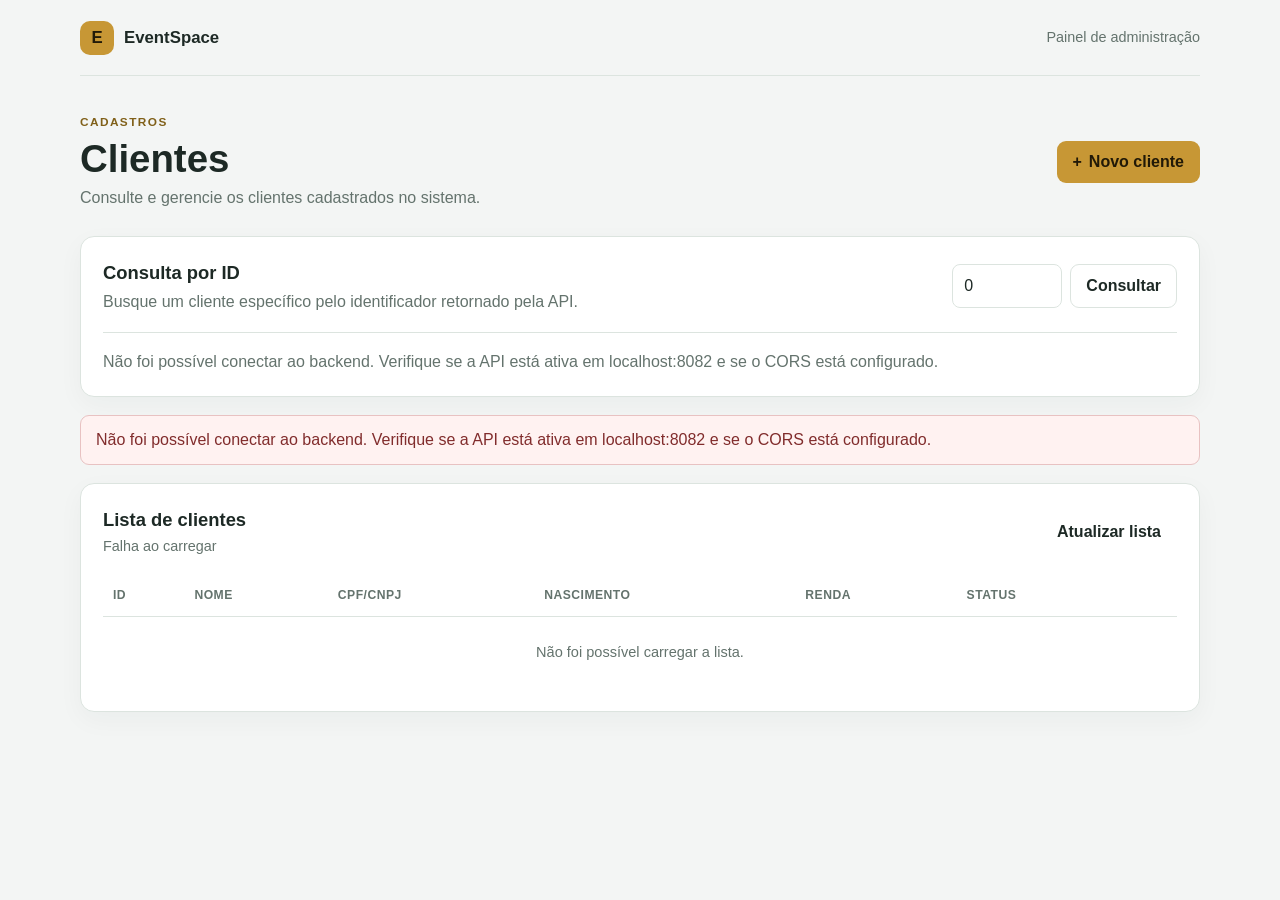
==== frontend_backend_demo/cliente.html @ 091c9da7 "feat: adiciona frontend e painel do EventSpace Cria telas de login, painel principal e módulos de us" ====
<!DOCTYPE html>
<html lang="pt-BR">
<head>
  <!-- Define a codificação e adapta a largura da tela para celulares e tablets. -->
  <meta charset="UTF-8">
  <meta name="viewport" content="width=device-width, initial-scale=1">
  <meta name="description" content="Consulta e gerenciamento de clientes do EventSpace">
  <title>Clientes | EventSpace</title>

  <!-- Os caminhos são relativos à pasta frontend_backend_demo. -->
  <link rel="stylesheet" href="css/cliente.css">
  <script src="js/cliente.js" defer></script>
</head>
<body>
  <main class="page">
    <!-- Cabeçalho simples para identificar a aplicação e a tela atual. -->
    <header class="page-header">
      <a class="brand" href="menu.html" aria-label="EventSpace, voltar ao painel">
        <span class="brand__symbol" aria-hidden="true">E</span>
        <span>EventSpace</span>
      </a>
      <span class="header-label">Painel de administração</span>
    </header>

    <!-- Apresentação da área e ação de cadastro. -->
    <section class="intro" aria-labelledby="page-title">
      <div>
        <p class="eyebrow">CADASTROS</p>
        <h1 id="page-title">Clientes</h1>
        <p class="intro__description">Consulte e gerencie os clientes cadastrados no sistema.</p>
      </div>
      <button class="button button--primary" id="new-client-button" type="button">
        <span aria-hidden="true">+</span> Novo cliente
      </button>
    </section>

    <!-- Permite testar a rota GET /Cliente/{id}; a primeira consulta usa o ID 0. -->
    <section class="lookup-panel" aria-labelledby="lookup-heading">
      <div class="section-heading">
        <div>
          <h2 id="lookup-heading">Consulta por ID</h2>
          <p>Busque um cliente específico pelo identificador retornado pela API.</p>
        </div>
        <form class="lookup-form" id="lookup-form">
          <label class="visually-hidden" for="lookup-id">ID do cliente</label>
          <input id="lookup-id" type="number" min="0" step="1" value="0" required>
          <button class="button button--secondary" type="submit">Consultar</button>
        </form>
      </div>
      <div class="client-details" id="client-details" role="status" aria-live="polite">
        <p class="empty-state">Consultando cliente de ID 0...</p>
      </div>
    </section>

    <!-- A mensagem é atualizada pelo JavaScript sem recarregar a página. -->
    <div class="feedback" id="feedback" role="status" aria-live="polite" hidden></div>

    <!-- A tabela usa GET /Cliente e concentra as ações de edição e status. -->
    <section class="clients-panel" aria-labelledby="list-heading">
      <div class="list-header">
        <div>
          <h2 id="list-heading">Lista de clientes</h2>
          <p id="clients-count">Aguardando carregamento</p>
        </div>
        <button class="button button--text" id="reload-button" type="button">Atualizar lista</button>
      </div>

      <div class="table-scroll">
        <table>
          <thead>
            <tr>
              <th scope="col">ID</th>
              <th scope="col">Nome</th>
              <th scope="col">CPF/CNPJ</th>
              <th scope="col">Nascimento</th>
              <th scope="col">Renda</th>
              <th scope="col">Status</th>
              <th scope="col"><span class="visually-hidden">Ações</span></th>
            </tr>
          </thead>
          <tbody id="clients-table">
            <tr>
              <td class="table-message" colspan="7">Carregando clientes...</td>
            </tr>
          </tbody>
        </table>
      </div>
    </section>
  </main>

  <!-- O mesmo formulário é preenchido para cadastrar ou atualizar um cliente. -->
  <dialog class="client-dialog" id="client-dialog" aria-labelledby="dialog-title">
    <form id="client-form">
      <div class="dialog-header">
        <div>
          <p class="eyebrow">DADOS DO CLIENTE</p>
          <h2 id="dialog-title">Novo cliente</h2>
        </div>
        <button class="close-button" id="close-dialog" type="button" aria-label="Fechar formulário">×</button>
      </div>

      <!-- O ID fica oculto e só é preenchido quando o cliente está sendo editado. -->
      <input id="client-id" type="hidden">

      <label class="form-field" for="client-name">
        <span>Nome</span>
        <input id="client-name" name="nome" type="text" maxlength="150" autocomplete="name" required>
      </label>

      <div class="form-row">
        <label class="form-field" for="client-document">
          <span>CPF/CNPJ</span>
          <input id="client-document" name="cpfCnpj" type="text" maxlength="20"
                 autocomplete="off" required>
        </label>
        <label class="form-field" for="client-birth-date">
          <span>Data de nascimento</span>
          <input id="client-birth-date" name="dataNascimento" type="text"
                 maxlength="10" placeholder="DD/MM/AAAA" required>
        </label>
      </div>

      <label class="form-field" for="client-income">
        <span>Renda</span>
        <input id="client-income" name="renda" type="number" min="0" step="0.01" required>
      </label>

      <p class="form-note">A API recebe os campos nome, cpfCnpj, dataNascimento e renda.</p>

      <div class="dialog-actions">
        <button class="button button--text" id="cancel-dialog" type="button">Cancelar</button>
        <button class="button button--primary" id="save-client-button" type="submit">Salvar cliente</button>
      </div>
    </form>
  </dialog>
</body>
</html>
---- frontend_backend_demo/css/cliente.css ----
/* Variáveis deixam a paleta e os espaçamentos fáceis de ajustar em um só lugar. */
:root {
  color-scheme: light;
  --page-bg: #f3f5f4;
  --surface: #ffffff;
  --ink: #1d2925;
  --muted: #64736d;
  --line: #dce4df;
  --brand: #c79735;
  --brand-dark: #806019;
  --danger: #a43838;
  --success: #23734c;
  --focus: #2563eb;
  --radius: 14px;
  font-family: Inter, "Segoe UI", Arial, sans-serif;
}

/* Faz o tamanho total dos elementos incluir bordas e espaçamentos. */
*,
*::before,
*::after {
  box-sizing: border-box;
}

body {
  min-width: 320px;
  min-height: 100vh;
  margin: 0;
  background: var(--page-bg);
  color: var(--ink);
  line-height: 1.5;
}

button,
input {
  font: inherit;
}

button {
  cursor: pointer;
}

button:focus-visible,
input:focus-visible,
a:focus-visible {
  outline: 3px solid var(--focus);
  outline-offset: 2px;
}

.page {
  width: min(1120px, calc(100% - 40px));
  margin: 0 auto;
  padding-bottom: 56px;
}

/* O cabeçalho mantém a marca visível sem ocupar muito espaço. */
.page-header {
  display: flex;
  min-height: 76px;
  align-items: center;
  justify-content: space-between;
  border-bottom: 1px solid var(--line);
}

.brand {
  display: inline-flex;
  align-items: center;
  gap: 10px;
  color: var(--ink);
  font-size: 1.05rem;
  font-weight: 750;
  text-decoration: none;
}

.brand__symbol {
  display: grid;
  width: 34px;
  height: 34px;
  place-items: center;
  border-radius: 10px;
  background: var(--brand);
  color: #221a08;
}

.header-label {
  color: var(--muted);
  font-size: 0.9rem;
}

.intro {
  display: flex;
  align-items: center;
  justify-content: space-between;
  gap: 24px;
  padding: 38px 0 26px;
}

.eyebrow {
  margin: 0 0 5px;
  color: var(--brand-dark);
  font-size: 0.74rem;
  font-weight: 800;
  letter-spacing: 0.12em;
}

h1,
h2,
p {
  margin-top: 0;
}

h1 {
  margin-bottom: 5px;
  font-size: clamp(1.8rem, 4vw, 2.4rem);
  line-height: 1.15;
}

h2 {
  margin-bottom: 3px;
  font-size: 1.15rem;
}

.intro__description,
.section-heading p,
.list-header p {
  margin-bottom: 0;
  color: var(--muted);
}

/* Estilo comum para os botões, com variantes para ações principais e secundárias. */
.button {
  display: inline-flex;
  min-height: 42px;
  align-items: center;
  justify-content: center;
  gap: 7px;
  padding: 0 15px;
  border: 1px solid transparent;
  border-radius: 9px;
  font-weight: 700;
  transition: background-color 140ms ease, border-color 140ms ease;
}

.button--primary {
  background: var(--brand);
  color: #211907;
}

.button--primary:hover {
  background: #d5aa51;
}

.button--secondary {
  border-color: var(--line);
  background: #fff;
  color: var(--ink);
}

.button--secondary:hover,
.button--text:hover {
  background: #f0f3f1;
}

.button--text {
  border-color: transparent;
  background: transparent;
  color: var(--ink);
}

.lookup-panel,
.clients-panel {
  overflow: hidden;
  border: 1px solid var(--line);
  border-radius: var(--radius);
  background: var(--surface);
  box-shadow: 0 8px 26px rgb(34 49 42 / 4%);
}

.lookup-panel {
  margin-bottom: 18px;
  padding: 22px;
}

.section-heading,
.list-header {
  display: flex;
  align-items: center;
  justify-content: space-between;
  gap: 18px;
}

.lookup-form {
  display: flex;
  gap: 8px;
}

input {
  width: 100%;
  min-height: 42px;
  padding: 9px 11px;
  border: 1px solid var(--line);
  border-radius: 8px;
  background: #fff;
  color: var(--ink);
}

.lookup-form input {
  width: 110px;
}

.client-details {
  margin-top: 18px;
  padding-top: 17px;
  border-top: 1px solid var(--line);
}

.empty-state {
  margin: 0;
  color: var(--muted);
}

.detail-grid {
  display: grid;
  grid-template-columns: repeat(4, minmax(0, 1fr));
  gap: 12px;
  margin: 0;
}

.detail-item {
  min-width: 0;
}

.detail-item dt {
  color: var(--muted);
  font-size: 0.78rem;
}

.detail-item dd {
  overflow-wrap: anywhere;
  margin: 3px 0 0;
  font-weight: 700;
}

.feedback {
  margin: 0 0 18px;
  padding: 12px 15px;
  border: 1px solid var(--line);
  border-radius: 9px;
  background: #fff;
}

.feedback--success {
  border-color: #b7ddc7;
  background: #eff9f2;
  color: #185b39;
}

.feedback--error {
  border-color: #e8c2c2;
  background: #fff2f1;
  color: #812c2c;
}

.clients-panel {
  padding: 22px;
}

.list-header {
  margin-bottom: 16px;
}

.list-header p {
  font-size: 0.9rem;
}

.table-scroll {
  overflow-x: auto;
}

table {
  width: 100%;
  border-collapse: collapse;
  text-align: left;
}

th,
td {
  padding: 12px 10px;
  border-bottom: 1px solid var(--line);
  vertical-align: middle;
}

th {
  color: var(--muted);
  font-size: 0.76rem;
  letter-spacing: 0.04em;
  text-transform: uppercase;
}

td {
  font-size: 0.91rem;
}

tbody tr:last-child td {
  border-bottom: 0;
}

.table-message {
  padding: 25px 10px;
  color: var(--muted);
  text-align: center;
}

.status {
  display: inline-flex;
  padding: 3px 9px;
  border-radius: 999px;
  background: #e8f5ed;
  color: var(--success);
  font-size: 0.78rem;
  font-weight: 750;
}

.status--inactive {
  background: #f1eeee;
  color: #6b5b5b;
}

.row-actions {
  display: flex;
  flex-wrap: wrap;
  gap: 6px;
  white-space: nowrap;
}

.row-action {
  min-height: 34px;
  padding: 0 9px;
  border: 1px solid var(--line);
  border-radius: 7px;
  background: #fff;
  color: var(--ink);
  font-size: 0.82rem;
  font-weight: 650;
}

.row-action:hover {
  background: #f3f5f4;
}

.row-action--delete {
  border-color: #edcccc;
  color: var(--danger);
}

/* Oculta rótulos que são necessários para leitores de tela, mas não visualmente. */
.visually-hidden {
  position: absolute;
  width: 1px;
  height: 1px;
  overflow: hidden;
  clip: rect(0, 0, 0, 0);
  white-space: nowrap;
  clip-path: inset(50%);
}

.client-dialog {
  width: min(560px, calc(100% - 28px));
  max-height: min(90vh, 760px);
  padding: 0;
  border: 0;
  border-radius: 16px;
  box-shadow: 0 24px 80px rgb(0 0 0 / 25%);
}

.client-dialog::backdrop {
  background: rgb(20 30 25 / 55%);
}

.client-dialog form {
  padding: 24px;
}

.dialog-header {
  display: flex;
  align-items: flex-start;
  justify-content: space-between;
  margin-bottom: 20px;
}

.close-button {
  width: 36px;
  height: 36px;
  border: 0;
  border-radius: 8px;
  background: #f1f3f2;
  font-size: 1.5rem;
}

.form-field {
  display: grid;
  gap: 6px;
  margin-bottom: 15px;
  font-size: 0.9rem;
  font-weight: 650;
}

.form-row {
  display: grid;
  grid-template-columns: 1fr 1fr;
  gap: 14px;
}

.form-note {
  margin: 3px 0 20px;
  color: var(--muted);
  font-size: 0.82rem;
}

.dialog-actions {
  display: flex;
  justify-content: flex-end;
  gap: 8px;
}

@media (max-width: 700px) {
  .page {
    width: min(100% - 24px, 1120px);
  }

  .page-header {
    min-height: 64px;
  }

  .intro {
    align-items: flex-start;
    flex-direction: column;
    padding-top: 28px;
  }

  .section-heading,
  .list-header {
    align-items: flex-start;
    flex-direction: column;
  }

  .lookup-form {
    width: 100%;
  }

  .lookup-form input {
    flex: 1;
  }

  .detail-grid {
    grid-template-columns: repeat(2, minmax(0, 1fr));
  }

  .clients-panel,
  .lookup-panel {
    padding: 16px;
  }
}

@media (max-width: 460px) {
  .header-label {
    font-size: 0.75rem;
  }

  .form-row {
    grid-template-columns: 1fr;
    gap: 0;
  }

  .client-dialog form {
    padding: 19px;
  }
}
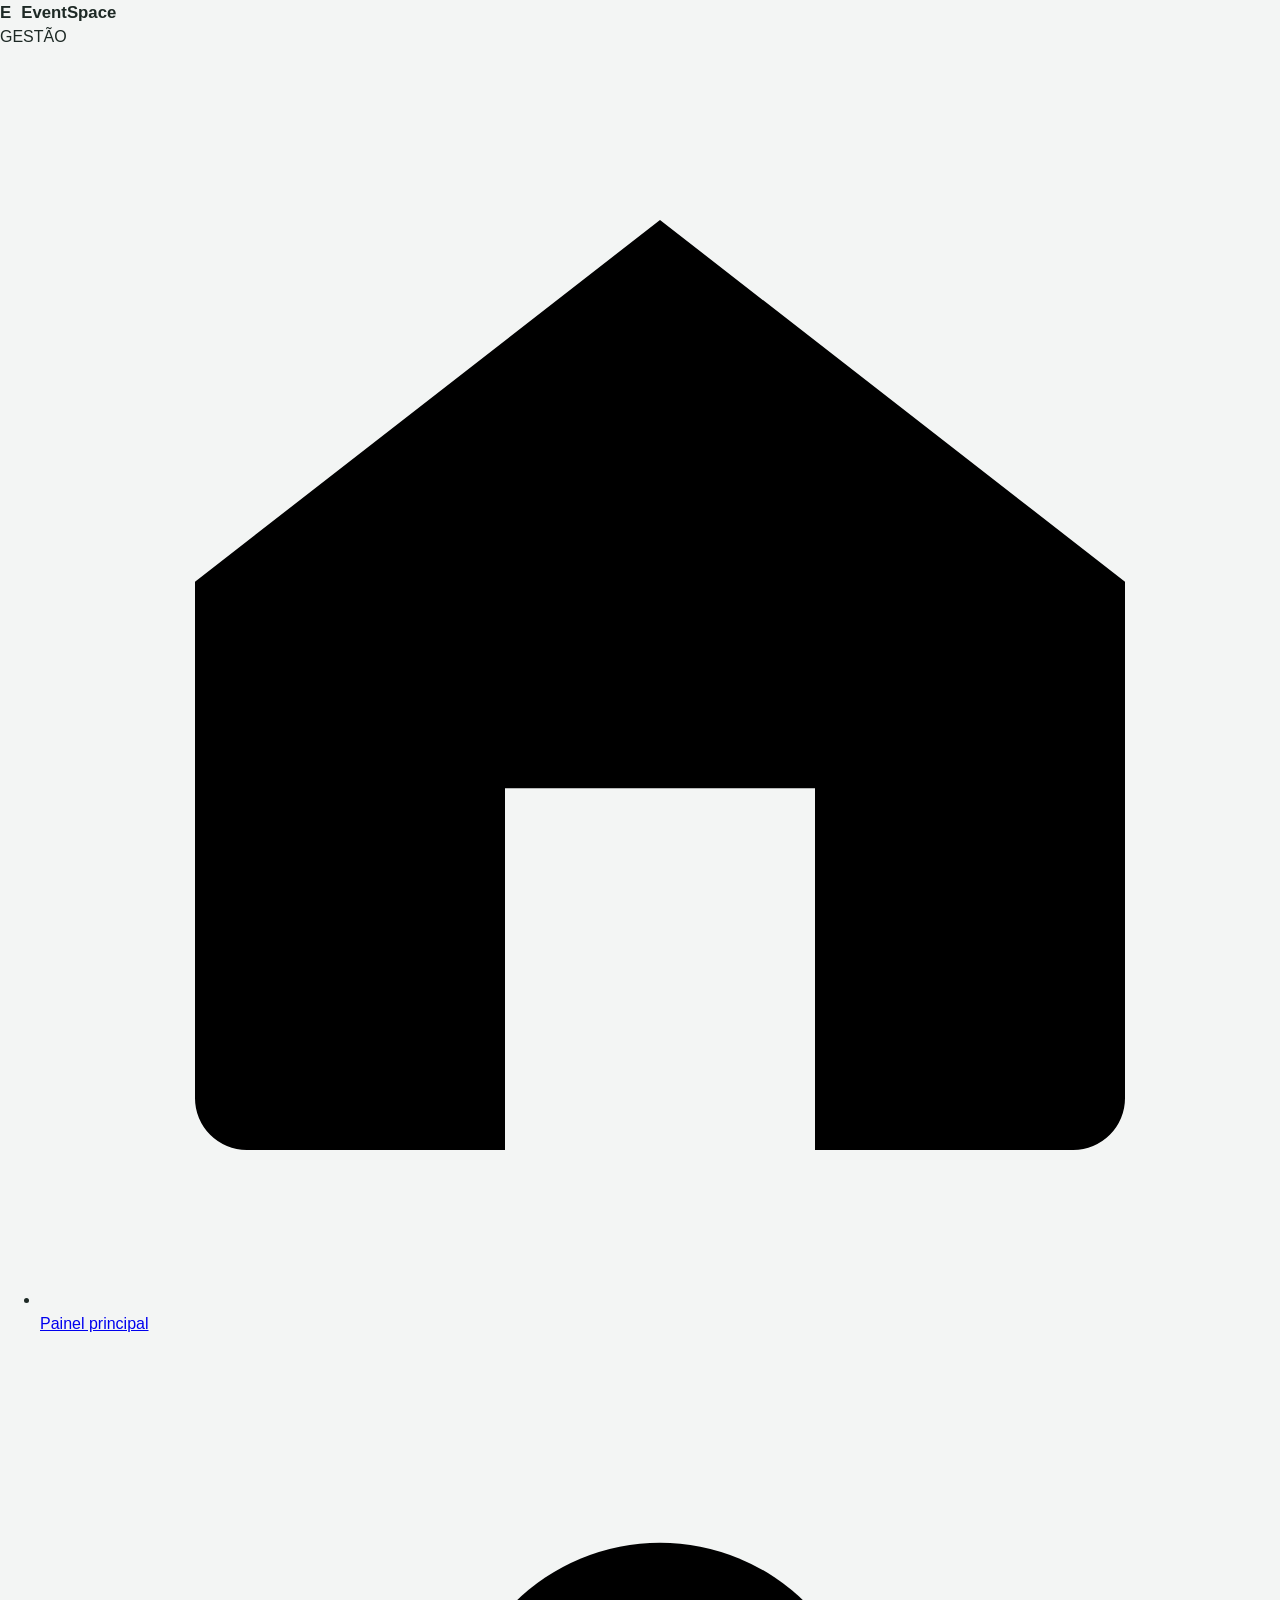
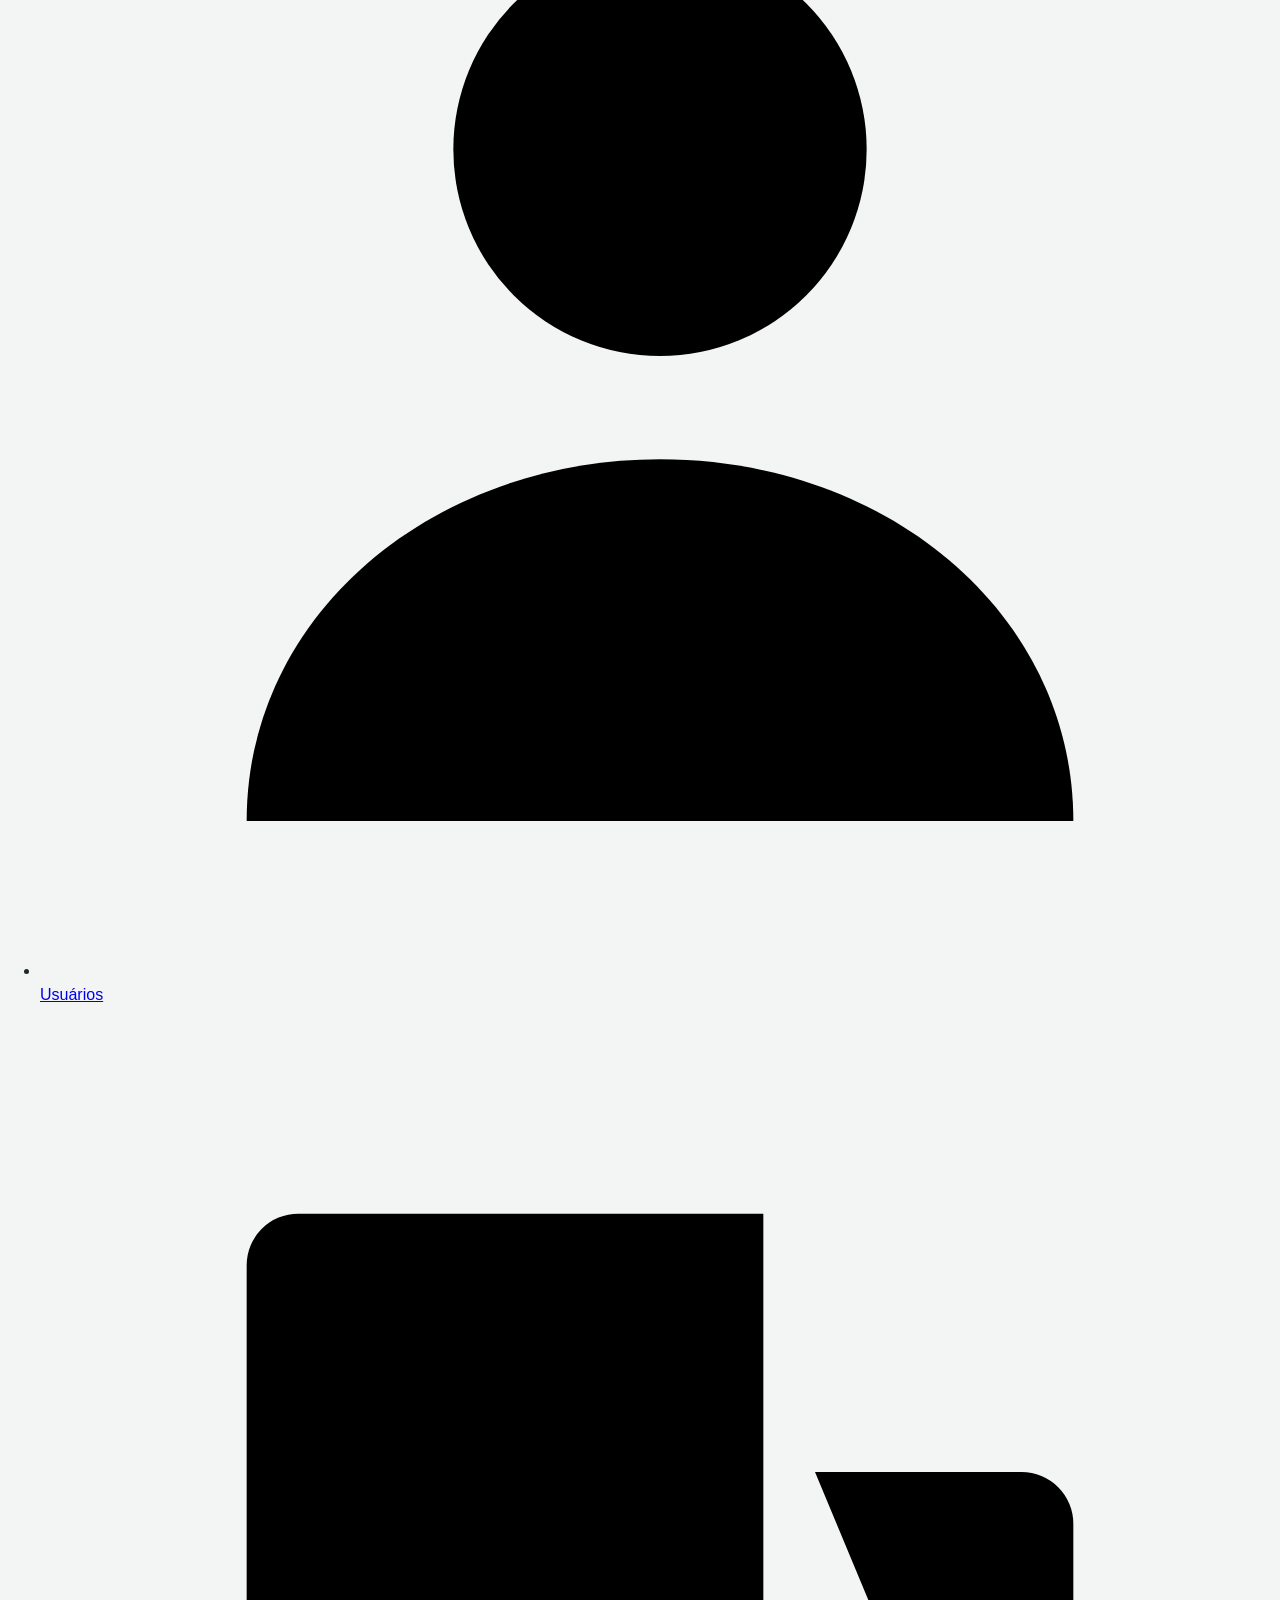
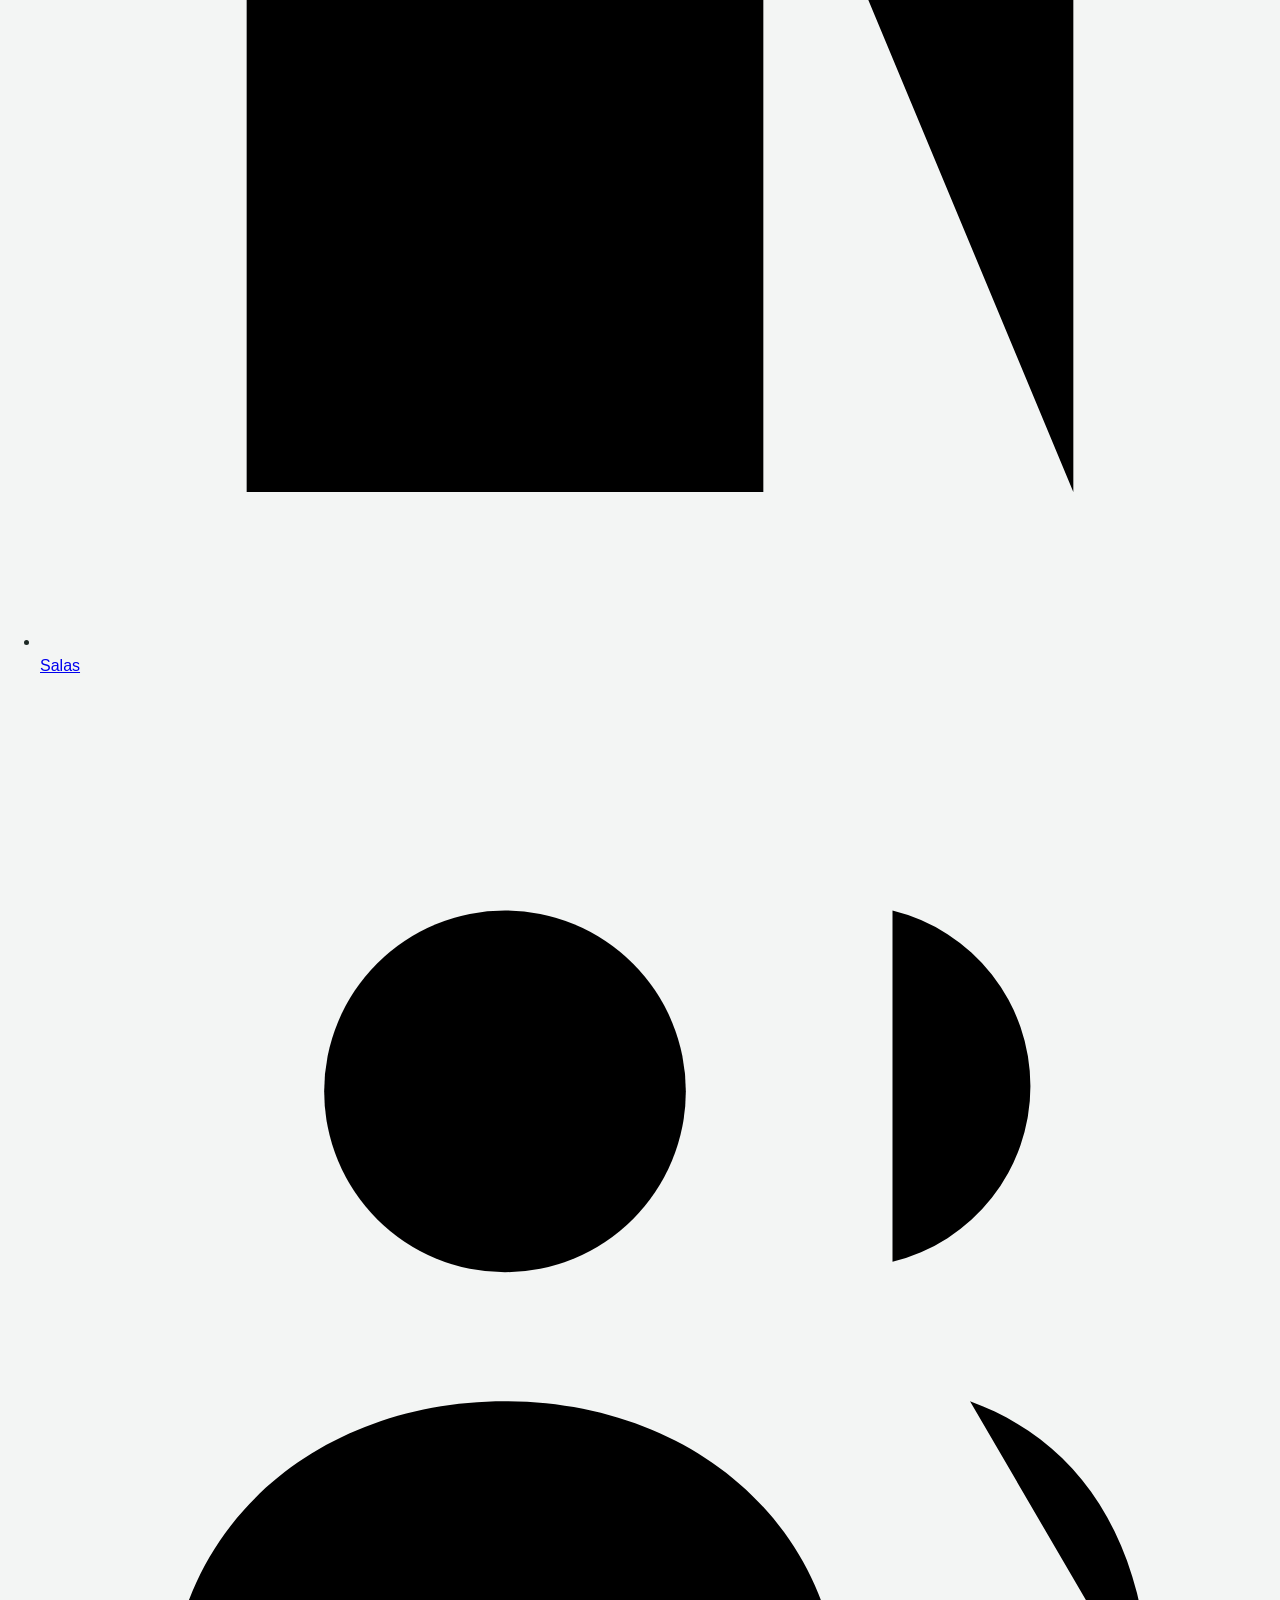
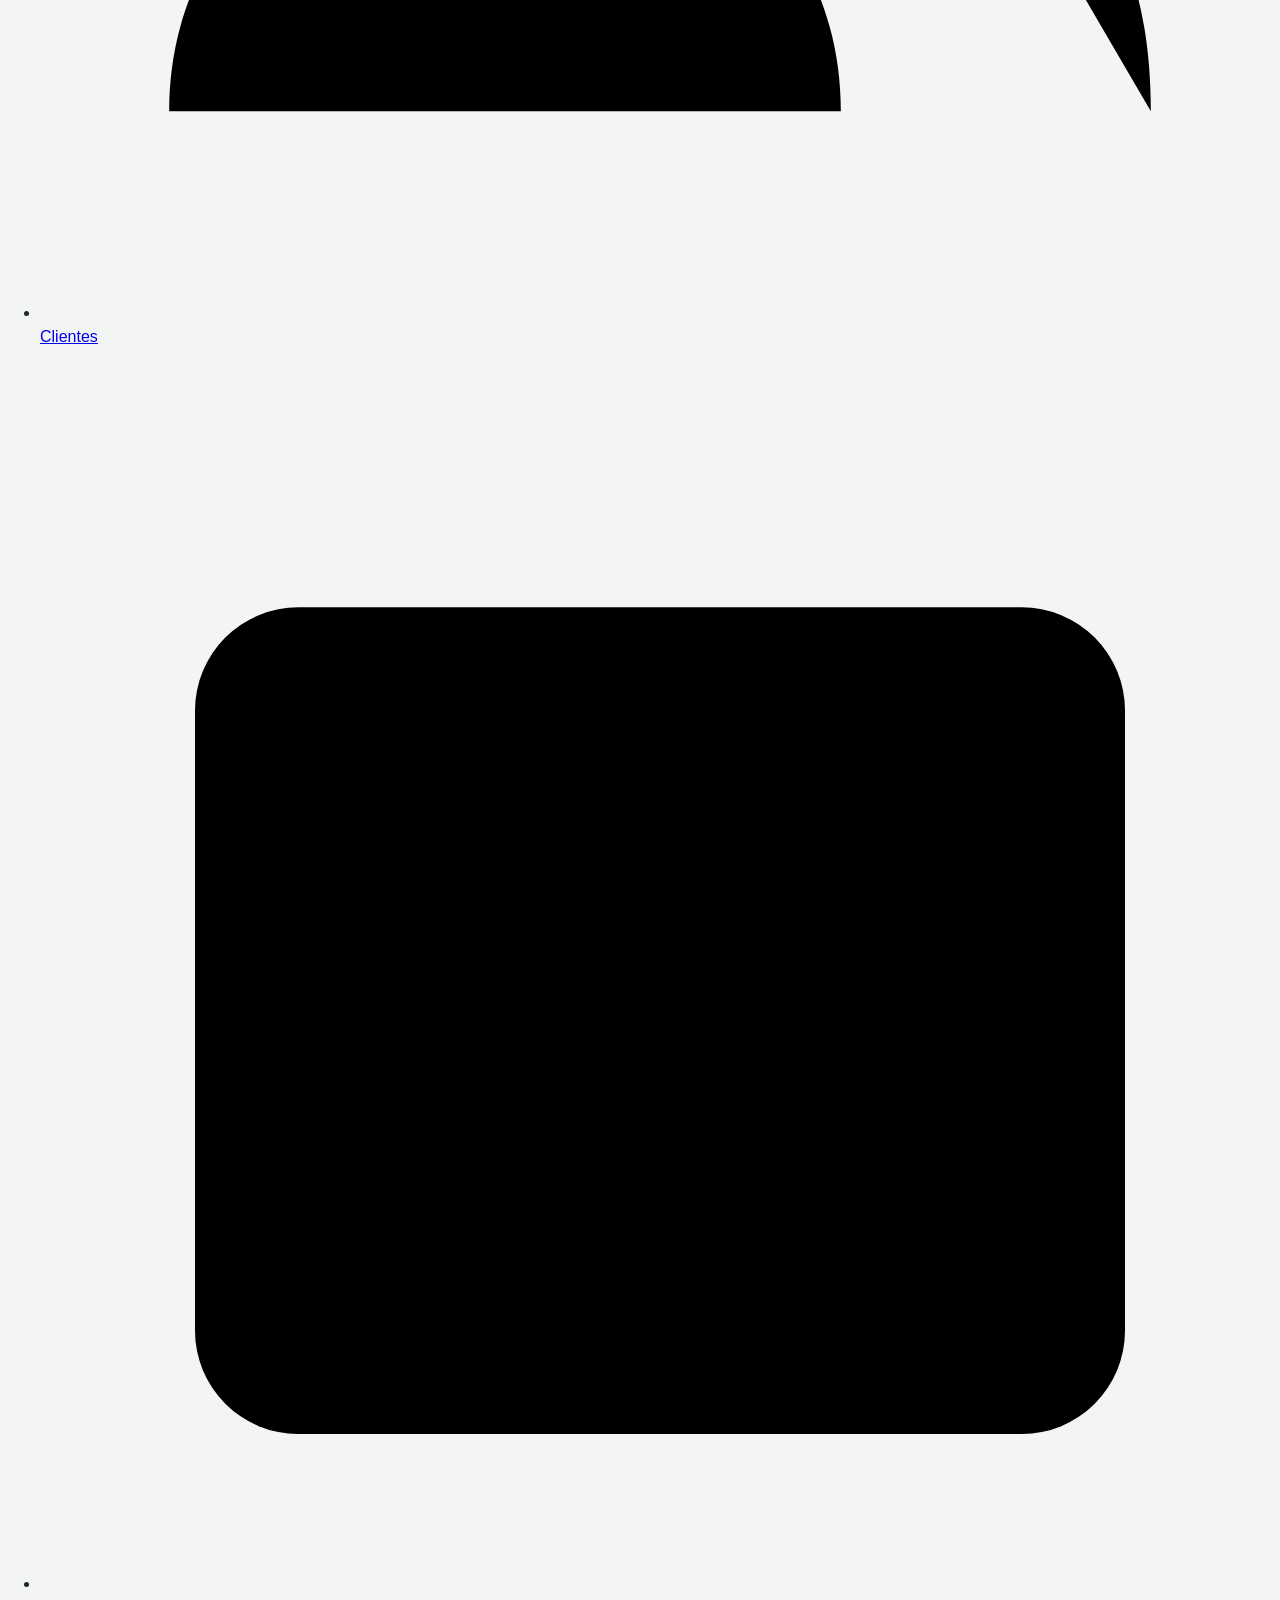
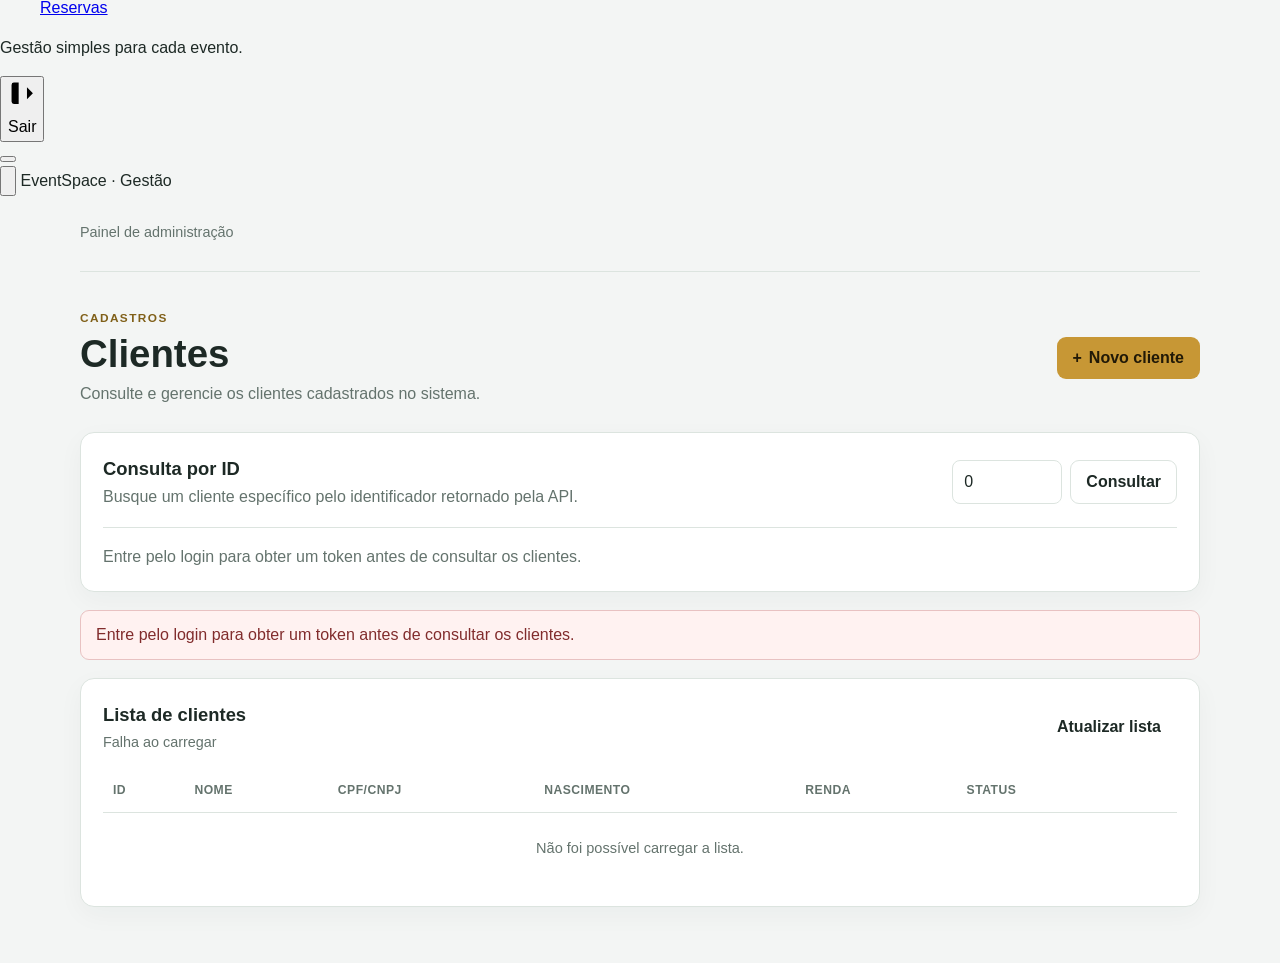
==== commit 518e6ec3: "28/10/2026 Criar o SwaggerConfiguration, sala, reserva, cliente" ====
--- a/frontend_backend_demo/cliente.html
+++ b/frontend_backend_demo/cliente.html
@@ -9,16 +9,44 @@
 
   <!-- Os caminhos são relativos à pasta frontend_backend_demo. -->
   <link rel="stylesheet" href="css/cliente.css">
+  <link rel="stylesheet" href="css/sidebar.css">
+  <script src="js/sidebar.js" defer></script>
   <script src="js/cliente.js" defer></script>
 </head>
 <body>
+  <div class="app-shell">
+    <!-- A mesma navegação aparece em todos os módulos e aponta para páginas HTML reais. -->
+    <aside class="sidebar" id="sidebar" aria-label="Menu principal">
+      <a class="brand" href="painel.html" aria-label="EventSpace, painel principal">
+        <span class="brand__mark" aria-hidden="true">E</span>
+        <span class="brand__name">EventSpace</span>
+      </a>
+      <p class="sidebar__caption">GESTÃO</p>
+      <nav aria-label="Navegação principal">
+        <ul class="nav-list">
+          <li><a class="nav-link" href="painel.html"><svg viewBox="0 0 24 24" aria-hidden="true"><path d="m3 10 9-7 9 7v10a1 1 0 0 1-1 1h-5v-7H9v7H4a1 1 0 0 1-1-1z"/></svg><span>Painel principal</span></a></li>
+          <li><a class="nav-link" href="usuario.html"><svg viewBox="0 0 24 24" aria-hidden="true"><circle cx="12" cy="8" r="4"/><path d="M4 21c0-4 3.6-7 8-7s8 3 8 7"/></svg><span>Usuários</span></a></li>
+          <li><a class="nav-link" href="sala.html"><svg viewBox="0 0 24 24" aria-hidden="true"><path d="M4 21V5a1 1 0 0 1 1-1h9v17M15 9h4a1 1 0 0 1 1 1v11M2 21h20M8 9h3m-3 4h3m1 8v-4"/></svg><span>Salas</span></a></li>
+          <li><a class="nav-link is-active" href="cliente.html" aria-current="page"><svg viewBox="0 0 24 24" aria-hidden="true"><circle cx="9" cy="8" r="3.5"/><path d="M2.5 20c0-3.6 2.9-6 6.5-6s6.5 2.4 6.5 6m1-15.5a3.5 3.5 0 0 1 0 6.8M18 14c2.2.8 3.5 2.8 3.5 6"/></svg><span>Clientes</span></a></li>
+          <li><a class="nav-link" href="reserva.html"><svg viewBox="0 0 24 24" aria-hidden="true"><rect x="3" y="5" width="18" height="16" rx="2"/><path d="M3 10h18M8 3v4m8-4v4m-7 8 2 2 4-4"/></svg><span>Reservas</span></a></li>
+        </ul>
+      </nav>
+      <div class="sidebar__bottom">
+        <p class="sidebar__hint">Gestão simples para cada evento.</p>
+        <button class="nav-link logout-button" id="logout-button" type="button"><svg viewBox="0 0 24 24" aria-hidden="true"><path d="M9 21H5a2 2 0 0 1-2-2V5a2 2 0 0 1 2-2h4m7 14 5-5-5-5m5 5H9"/></svg><span>Sair</span></button>
+      </div>
+    </aside>
+    <button class="sidebar-backdrop" id="sidebar-backdrop" type="button" aria-label="Fechar menu"></button>
+    <div class="main-area">
+      <header class="mobile-topbar">
+        <button class="menu-toggle" id="menu-toggle" type="button" aria-label="Abrir menu" aria-controls="sidebar" aria-expanded="false">
+          <svg viewBox="0 0 24 24" aria-hidden="true"><path d="M4 7h16M4 12h16M4 17h16"/></svg>
+        </button>
+        <span>EventSpace <span aria-hidden="true">·</span> Gestão</span>
+      </header>
   <main class="page">
     <!-- Cabeçalho simples para identificar a aplicação e a tela atual. -->
     <header class="page-header">
-      <a class="brand" href="menu.html" aria-label="EventSpace, voltar ao painel">
-        <span class="brand__symbol" aria-hidden="true">E</span>
-        <span>EventSpace</span>
-      </a>
       <span class="header-label">Painel de administração</span>
     </header>
 
@@ -87,6 +115,8 @@
       </div>
     </section>
   </main>
+    </div>
+  </div>
 
   <!-- O mesmo formulário é preenchido para cadastrar ou atualizar um cliente. -->
   <dialog class="client-dialog" id="client-dialog" aria-labelledby="dialog-title">
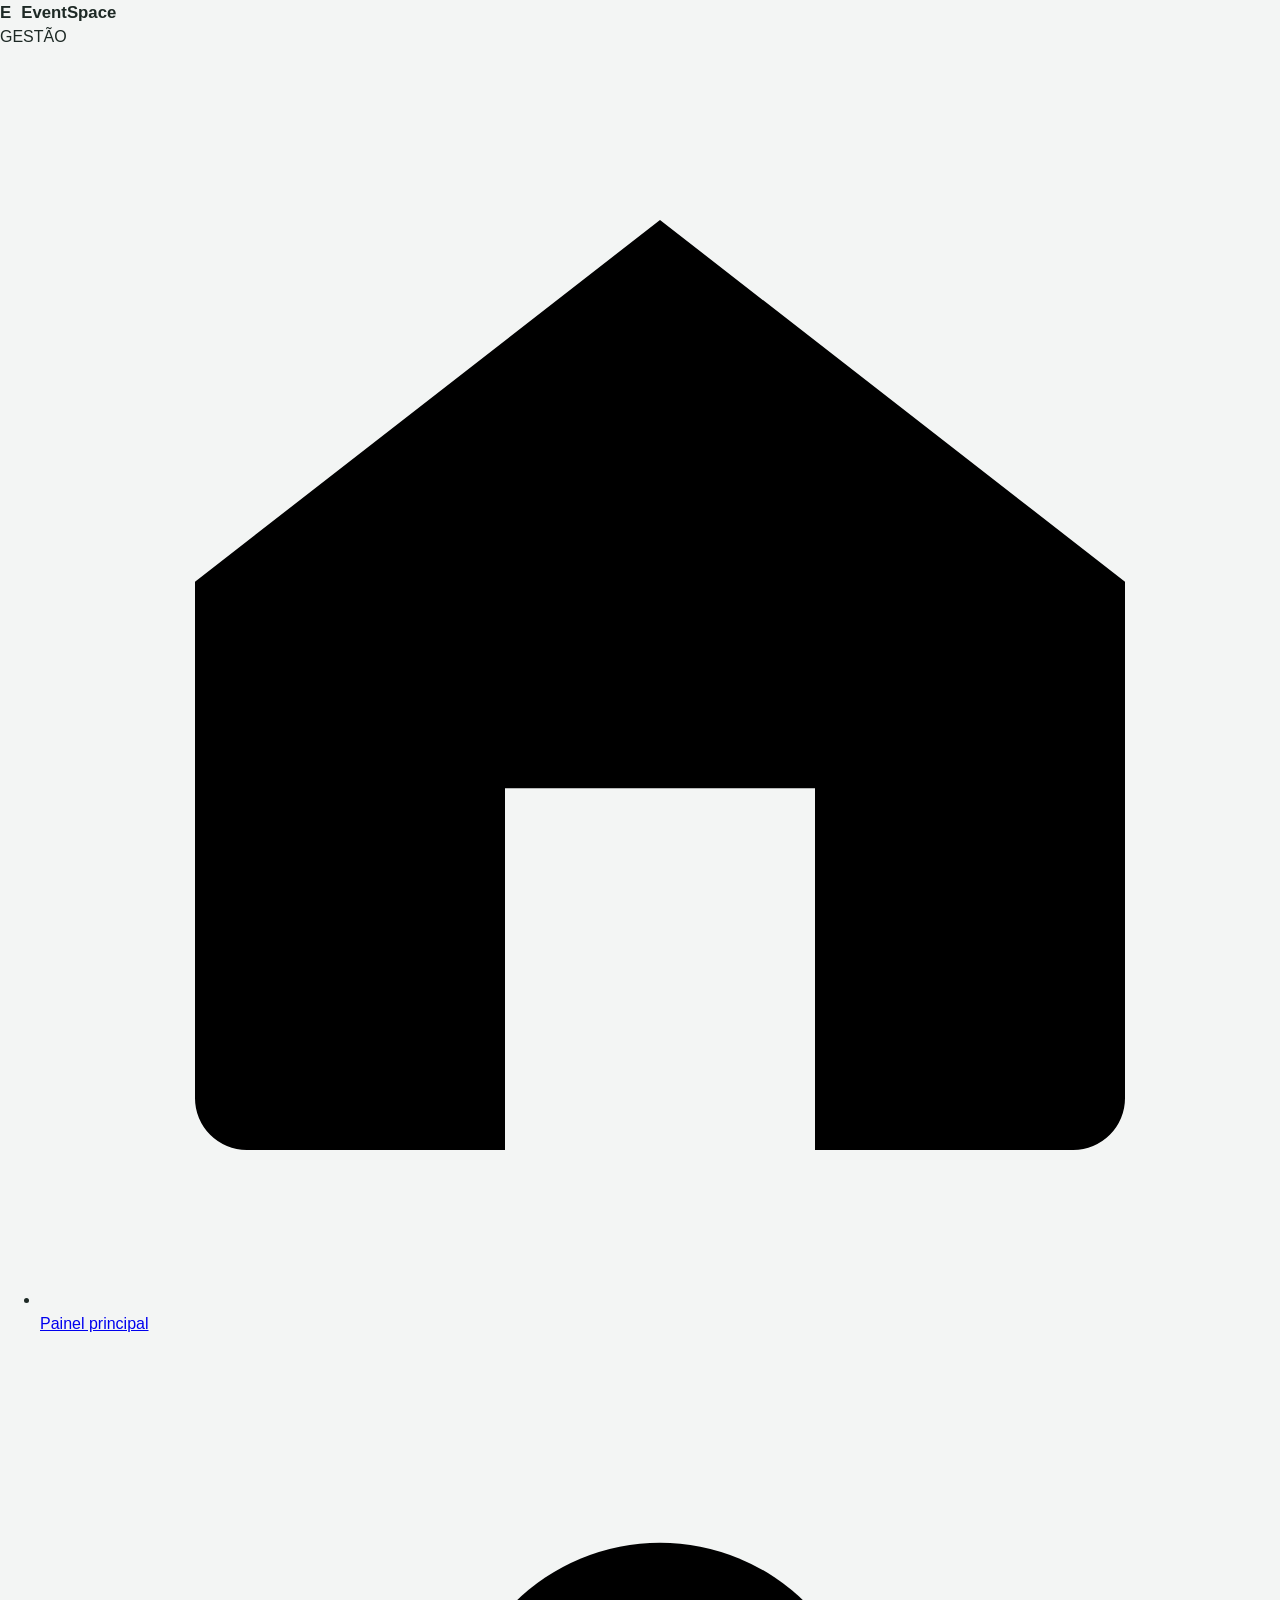
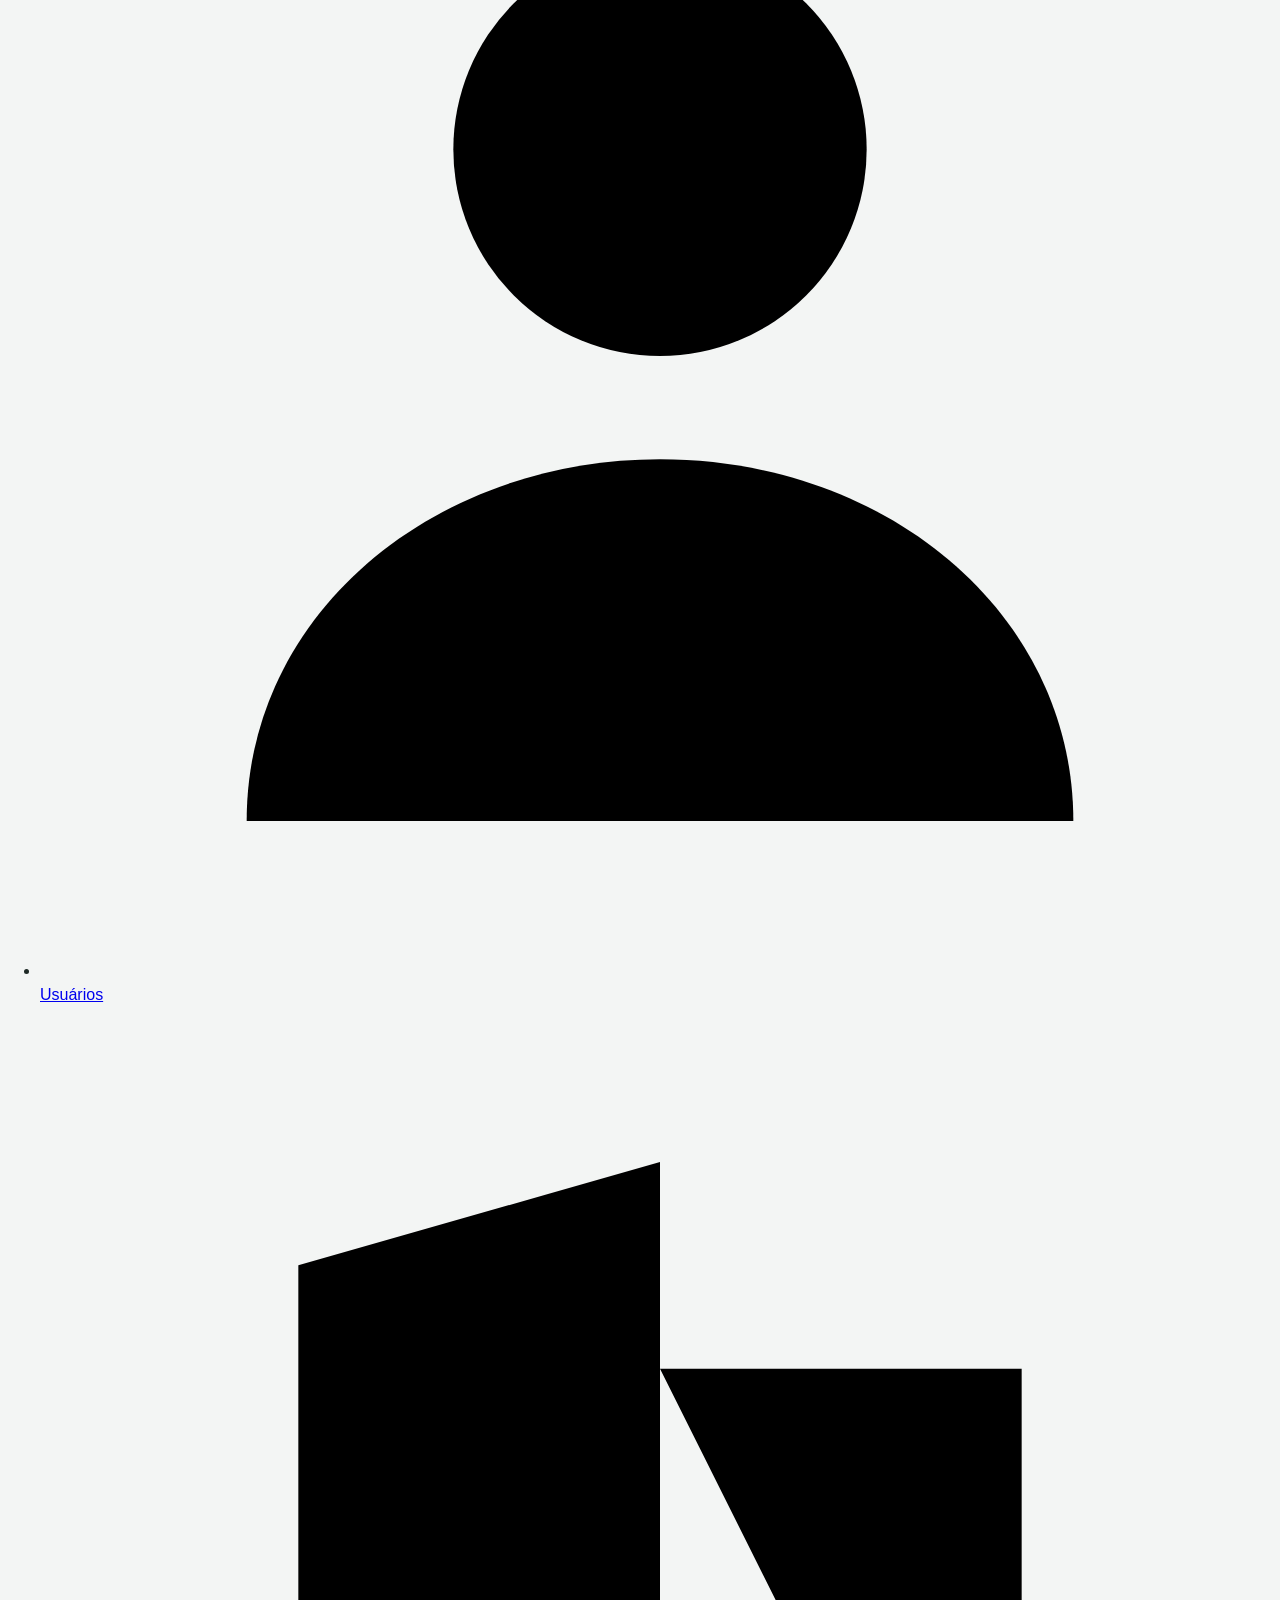
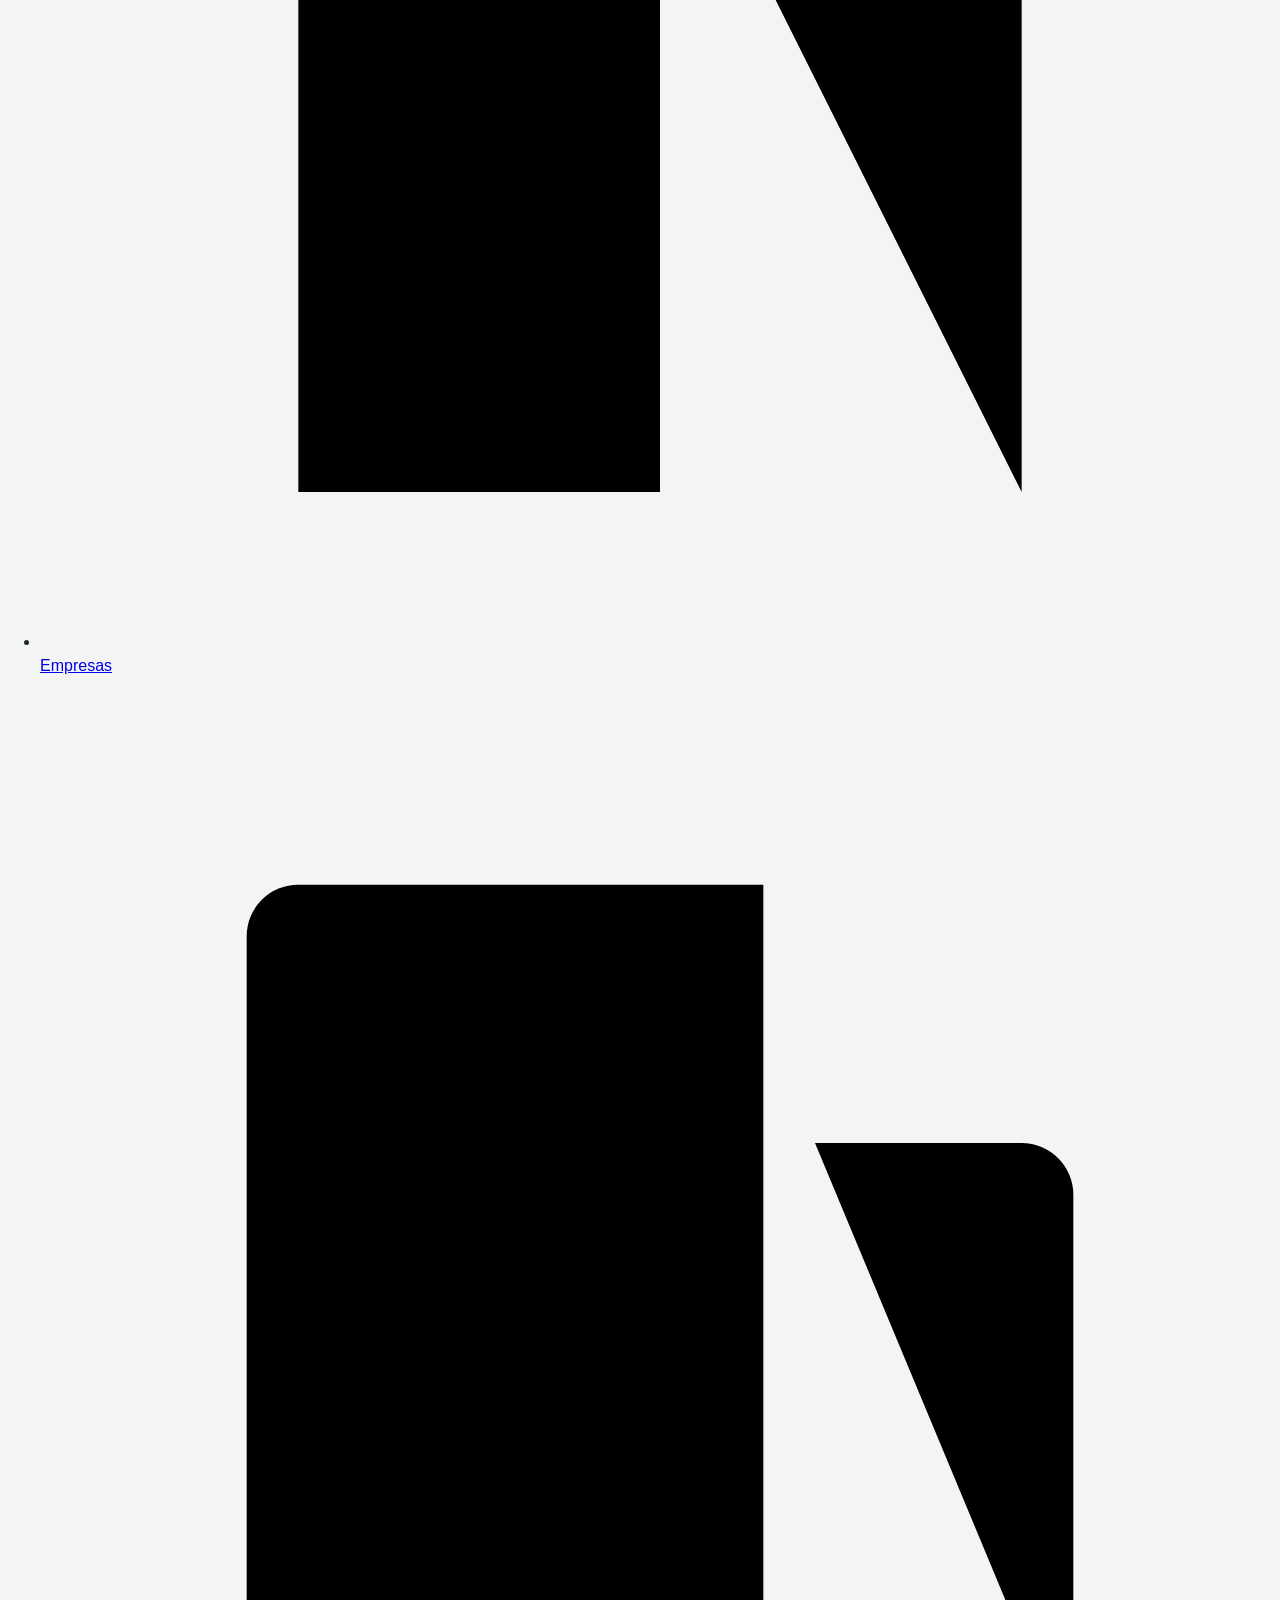
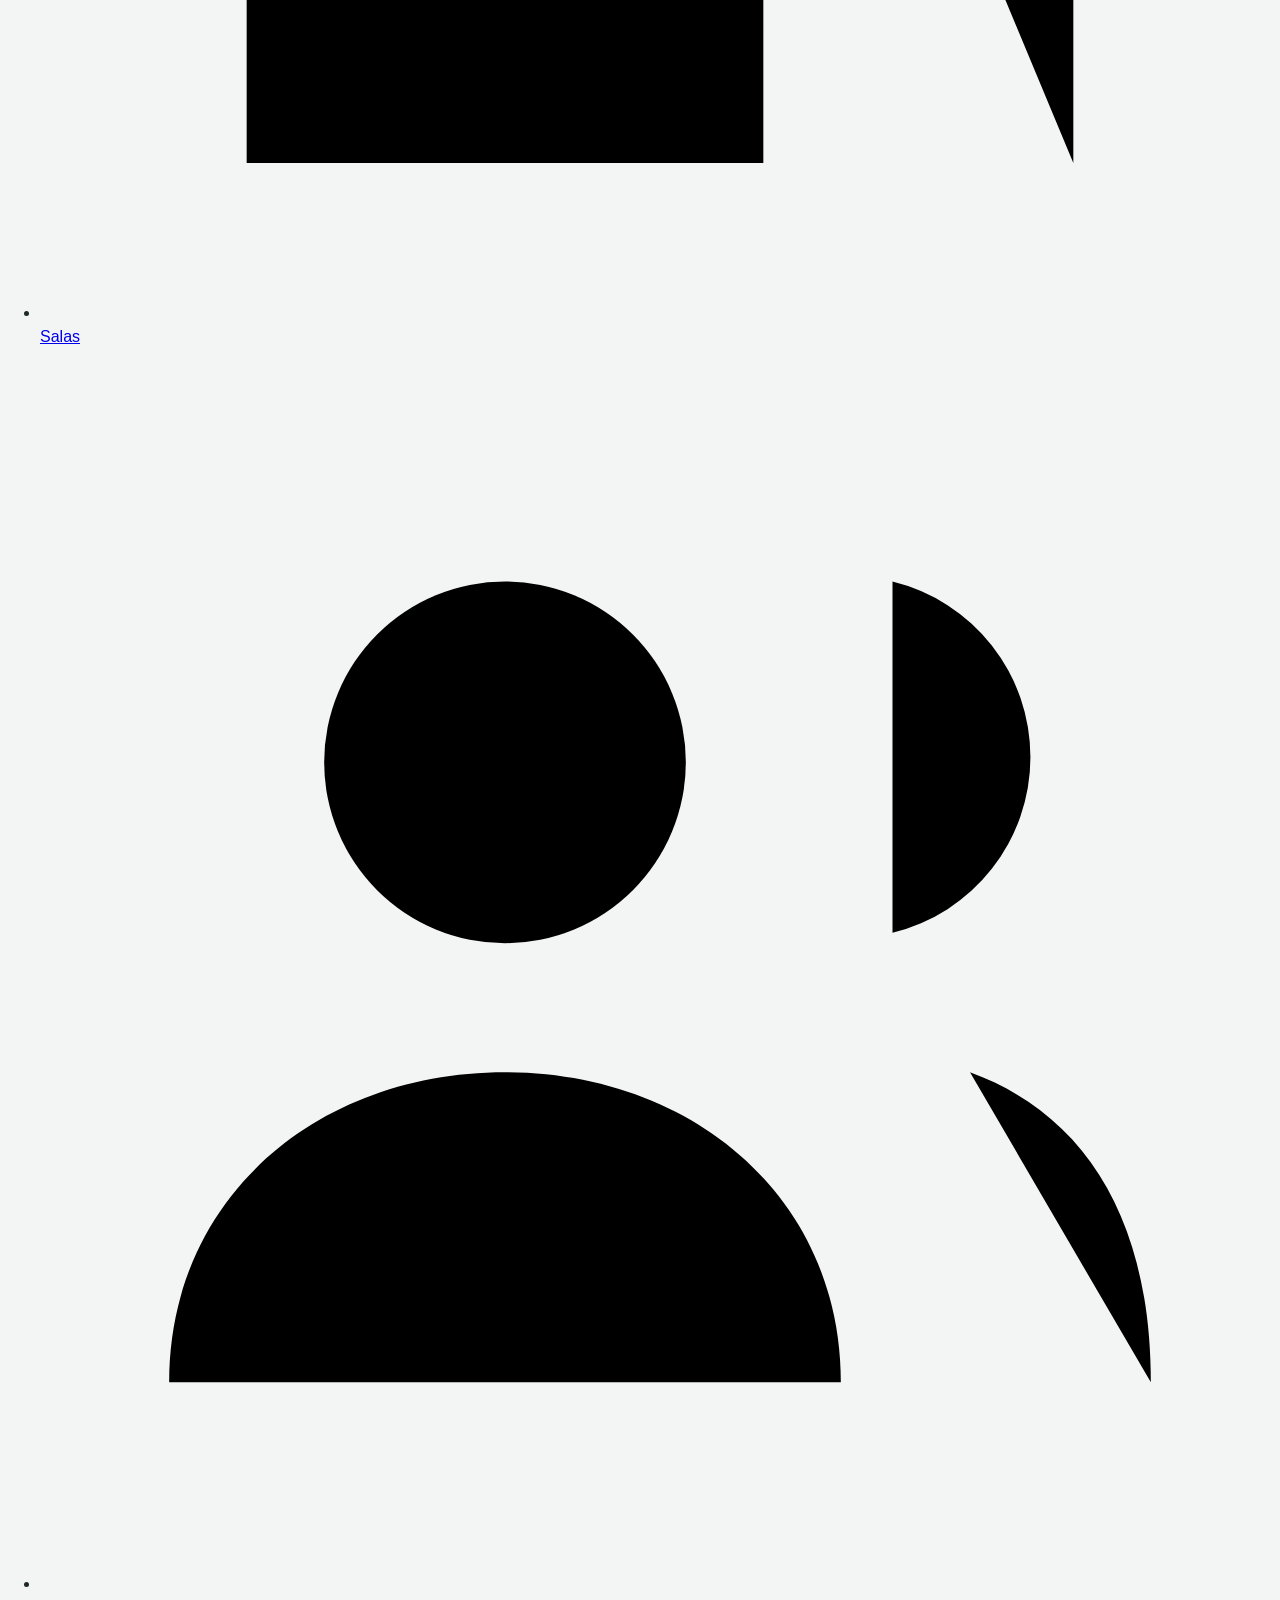
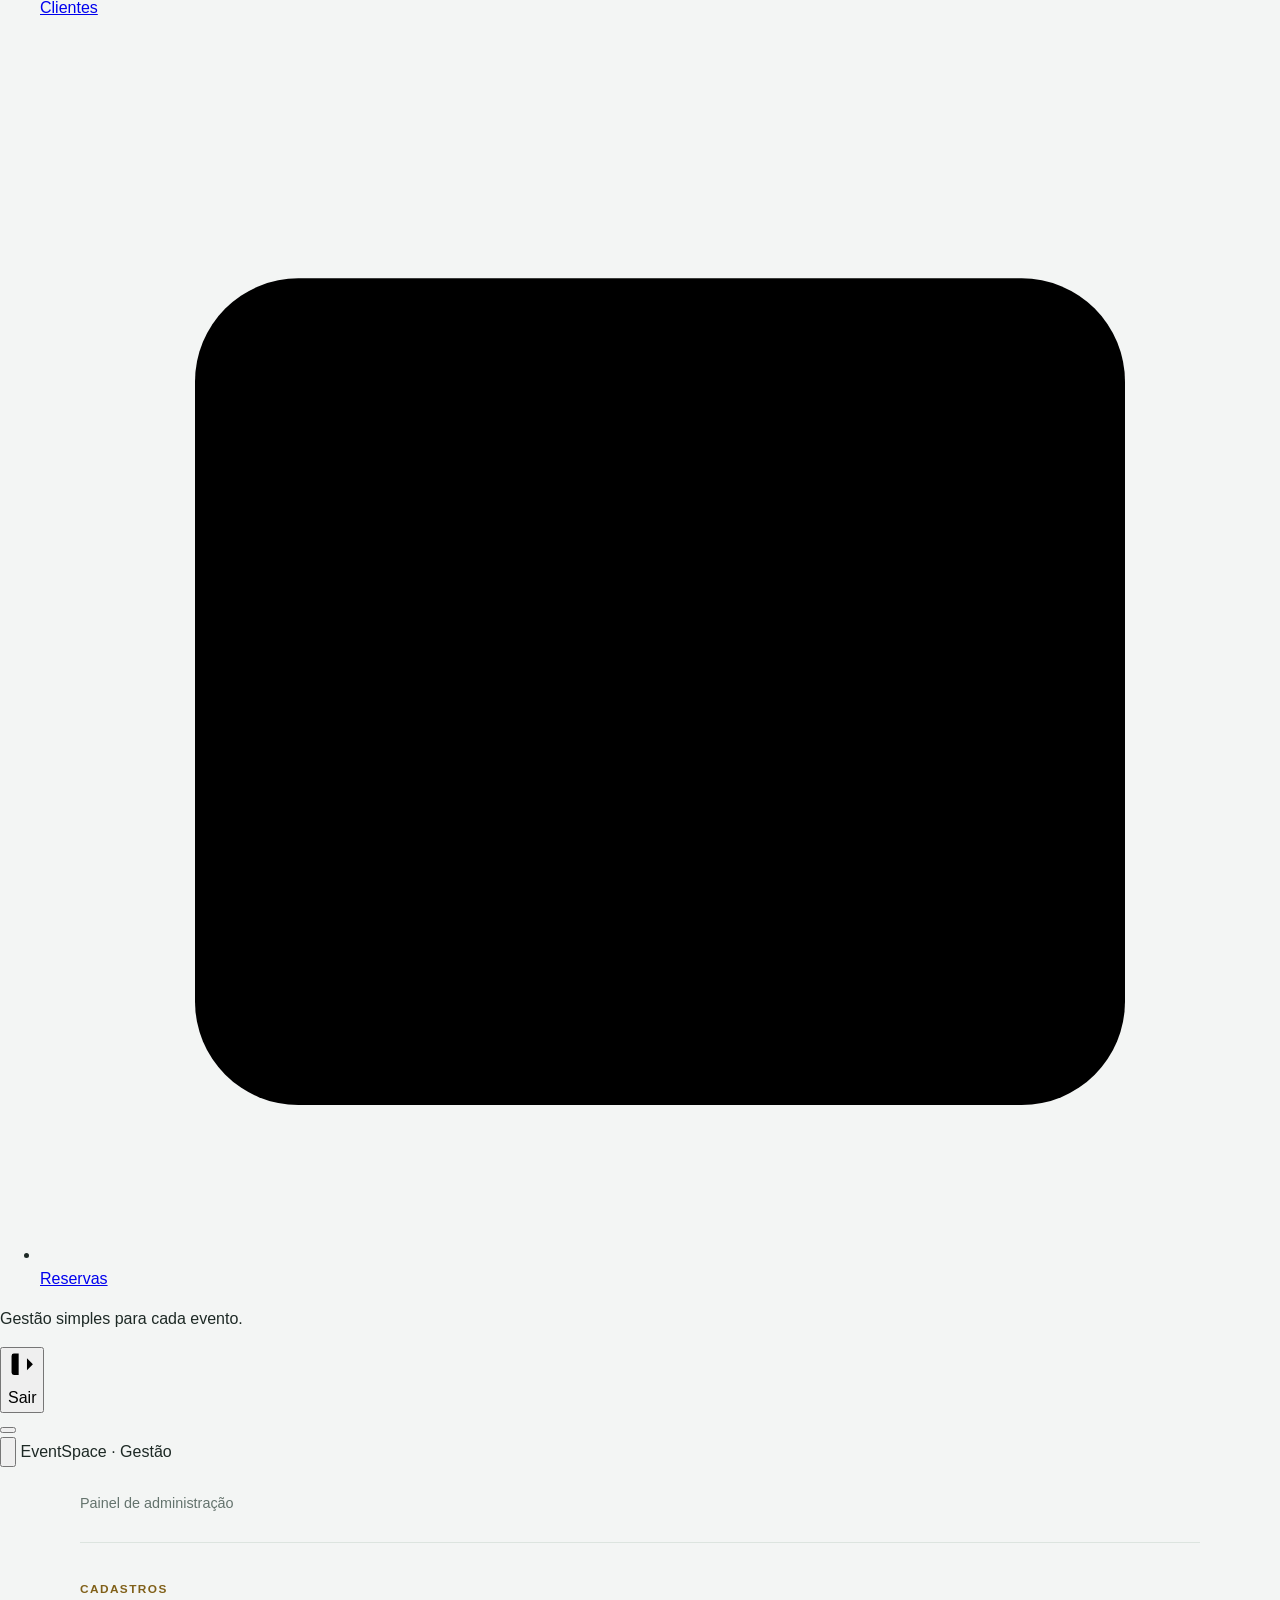
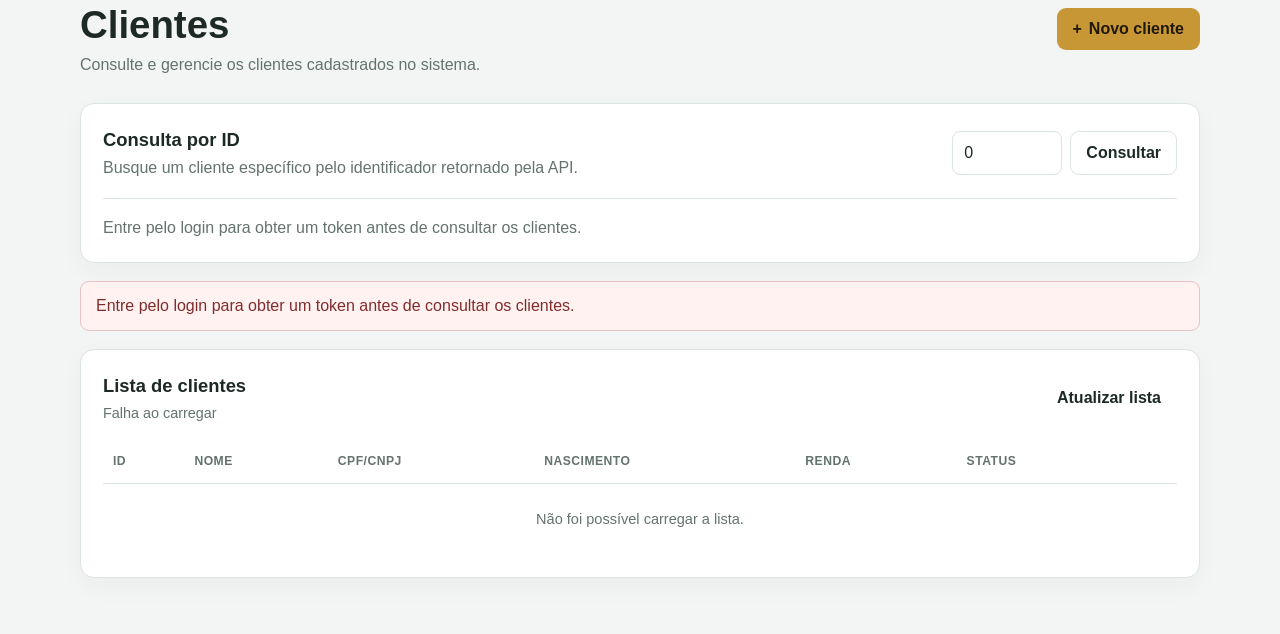
==== commit 3f4d634e: "30/10/2026 alterando e arrumando erros do front end e back end da pasta frontend_backend_demo" ====
--- a/frontend_backend_demo/cliente.html
+++ b/frontend_backend_demo/cliente.html
@@ -10,6 +10,7 @@
   <!-- Os caminhos são relativos à pasta frontend_backend_demo. -->
   <link rel="stylesheet" href="css/cliente.css">
   <link rel="stylesheet" href="css/sidebar.css">
+  <link rel="stylesheet" href="css/theme.css">
   <script src="js/sidebar.js" defer></script>
   <script src="js/cliente.js" defer></script>
 </head>
@@ -26,6 +27,7 @@
         <ul class="nav-list">
           <li><a class="nav-link" href="painel.html"><svg viewBox="0 0 24 24" aria-hidden="true"><path d="m3 10 9-7 9 7v10a1 1 0 0 1-1 1h-5v-7H9v7H4a1 1 0 0 1-1-1z"/></svg><span>Painel principal</span></a></li>
           <li><a class="nav-link" href="usuario.html"><svg viewBox="0 0 24 24" aria-hidden="true"><circle cx="12" cy="8" r="4"/><path d="M4 21c0-4 3.6-7 8-7s8 3 8 7"/></svg><span>Usuários</span></a></li>
+          <li><a class="nav-link" href="empresa.html"><svg viewBox="0 0 24 24" aria-hidden="true"><path d="M3 21h18M5 21V5l7-2v18m0-14h7v14M8 8h1m-1 4h1m-1 4h1m6-4h1m-1 4h1"/></svg><span>Empresas</span></a></li>
           <li><a class="nav-link" href="sala.html"><svg viewBox="0 0 24 24" aria-hidden="true"><path d="M4 21V5a1 1 0 0 1 1-1h9v17M15 9h4a1 1 0 0 1 1 1v11M2 21h20M8 9h3m-3 4h3m1 8v-4"/></svg><span>Salas</span></a></li>
           <li><a class="nav-link is-active" href="cliente.html" aria-current="page"><svg viewBox="0 0 24 24" aria-hidden="true"><circle cx="9" cy="8" r="3.5"/><path d="M2.5 20c0-3.6 2.9-6 6.5-6s6.5 2.4 6.5 6m1-15.5a3.5 3.5 0 0 1 0 6.8M18 14c2.2.8 3.5 2.8 3.5 6"/></svg><span>Clientes</span></a></li>
           <li><a class="nav-link" href="reserva.html"><svg viewBox="0 0 24 24" aria-hidden="true"><rect x="3" y="5" width="18" height="16" rx="2"/><path d="M3 10h18M8 3v4m8-4v4m-7 8 2 2 4-4"/></svg><span>Reservas</span></a></li>
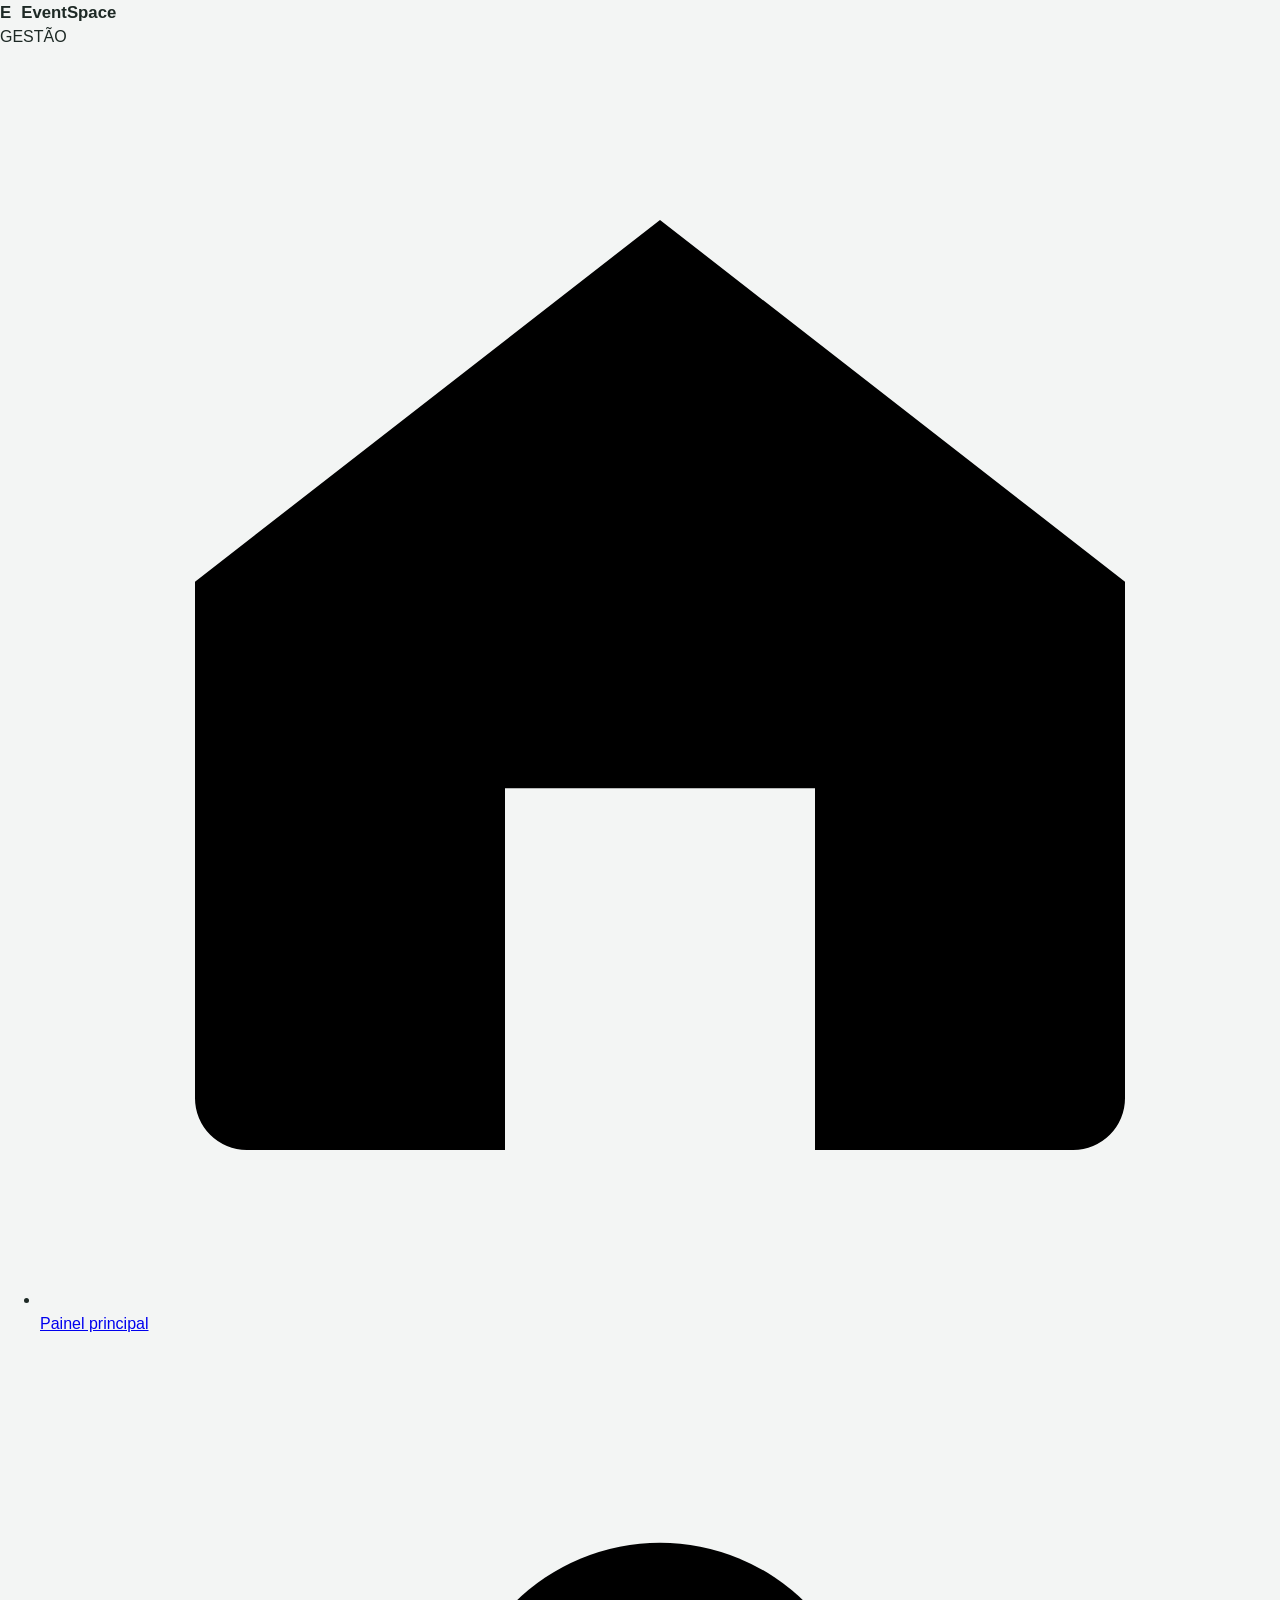
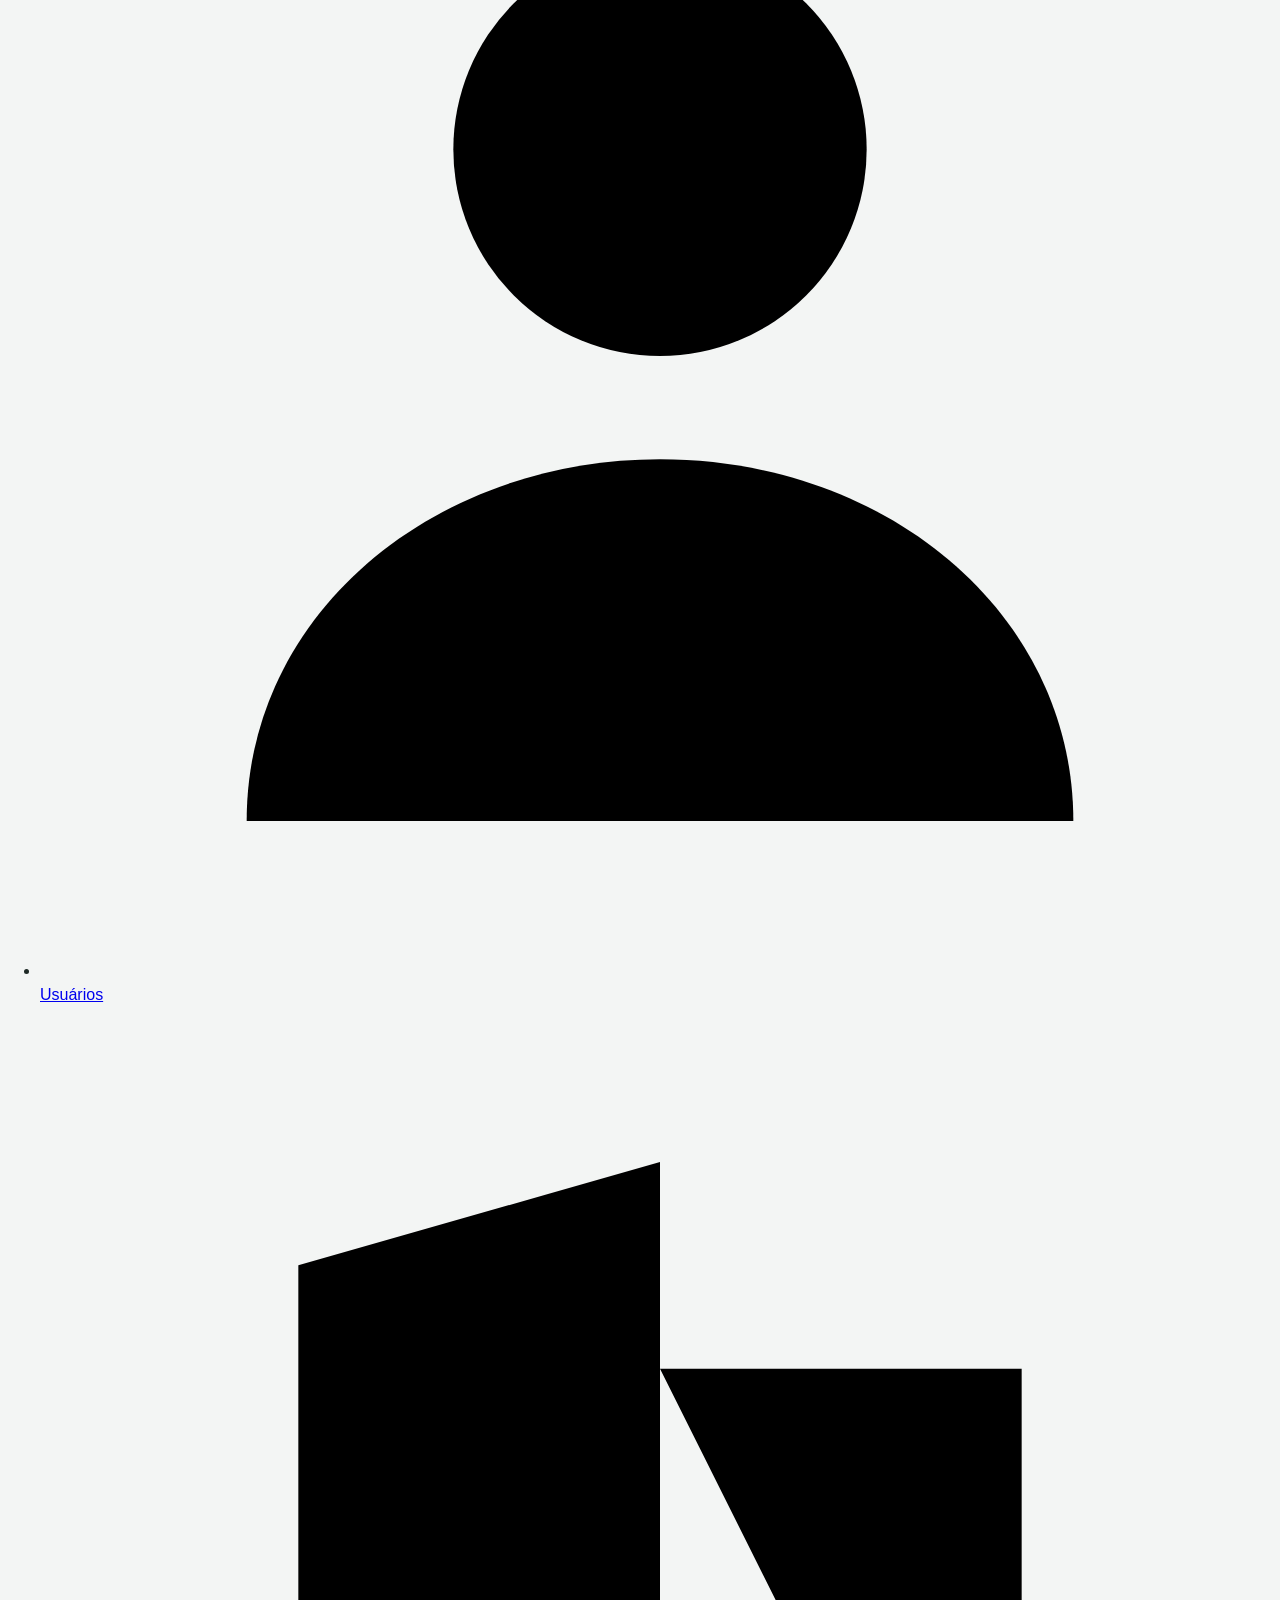
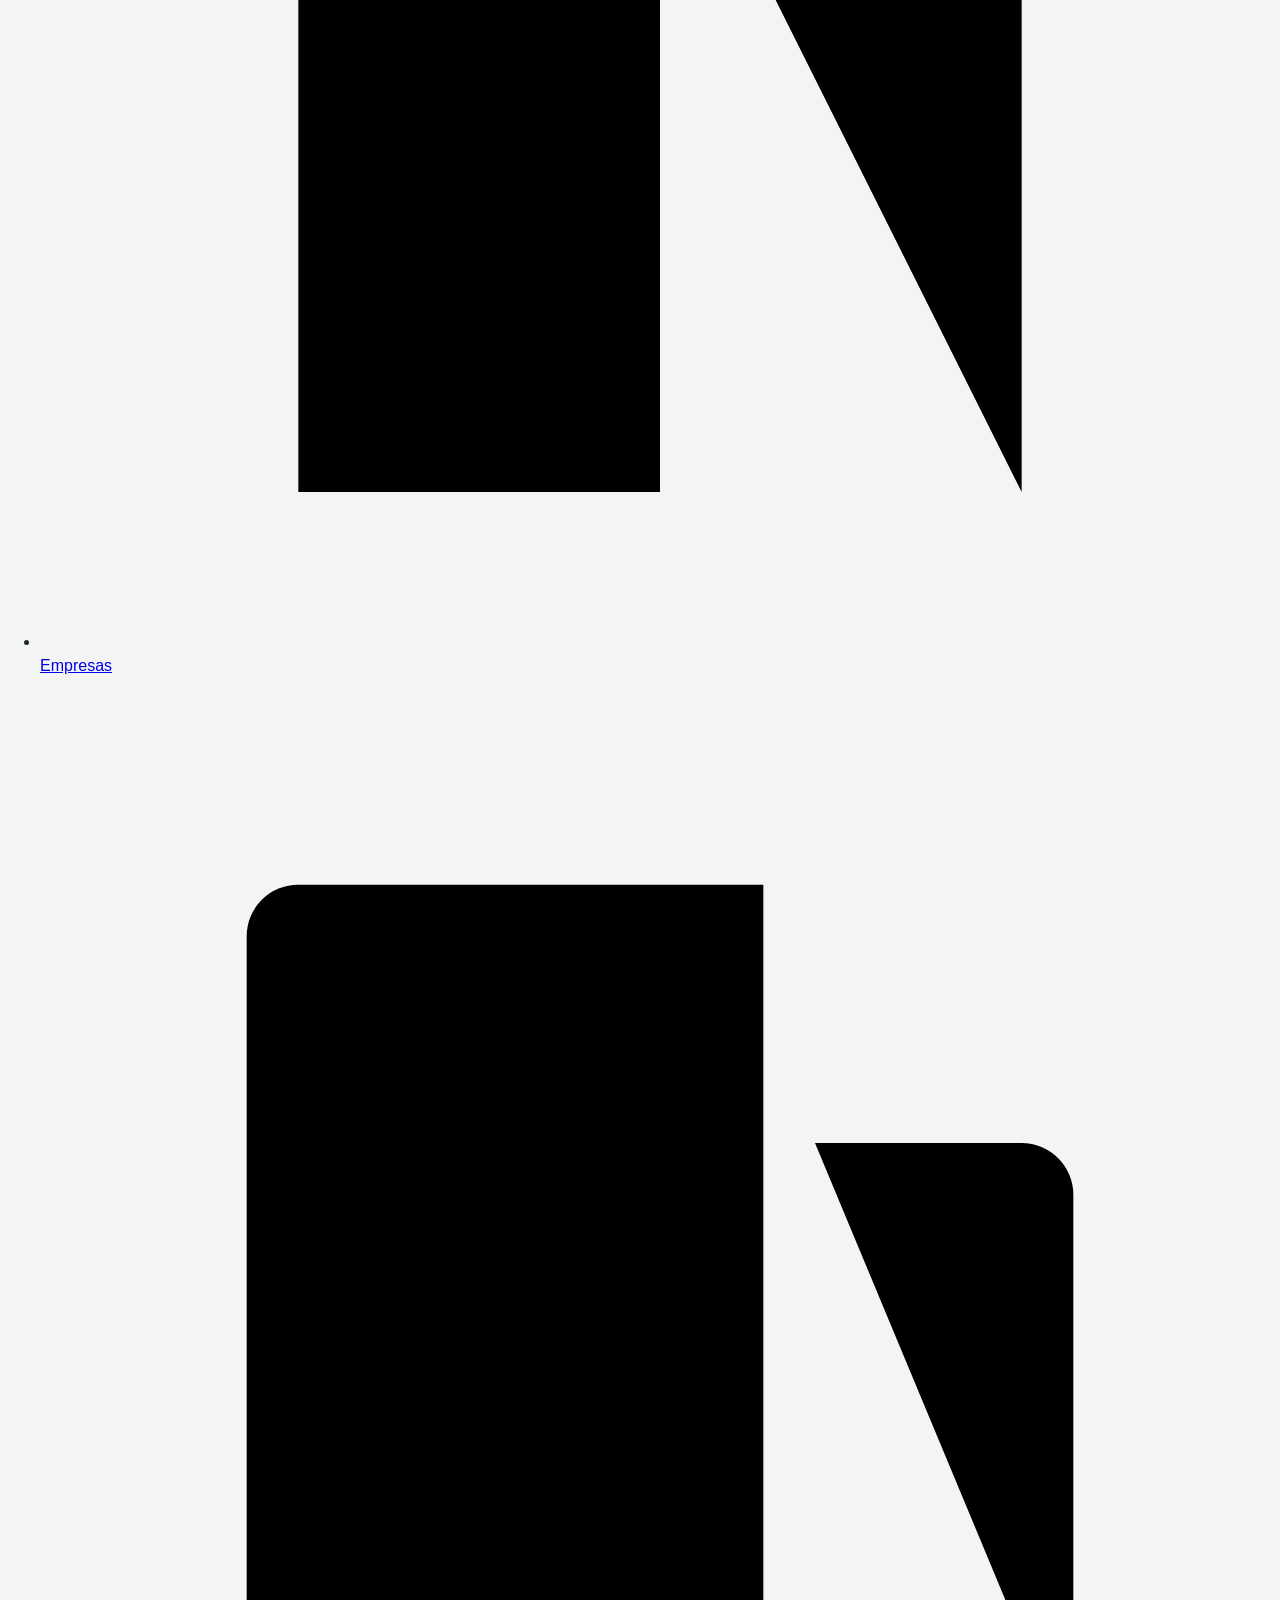
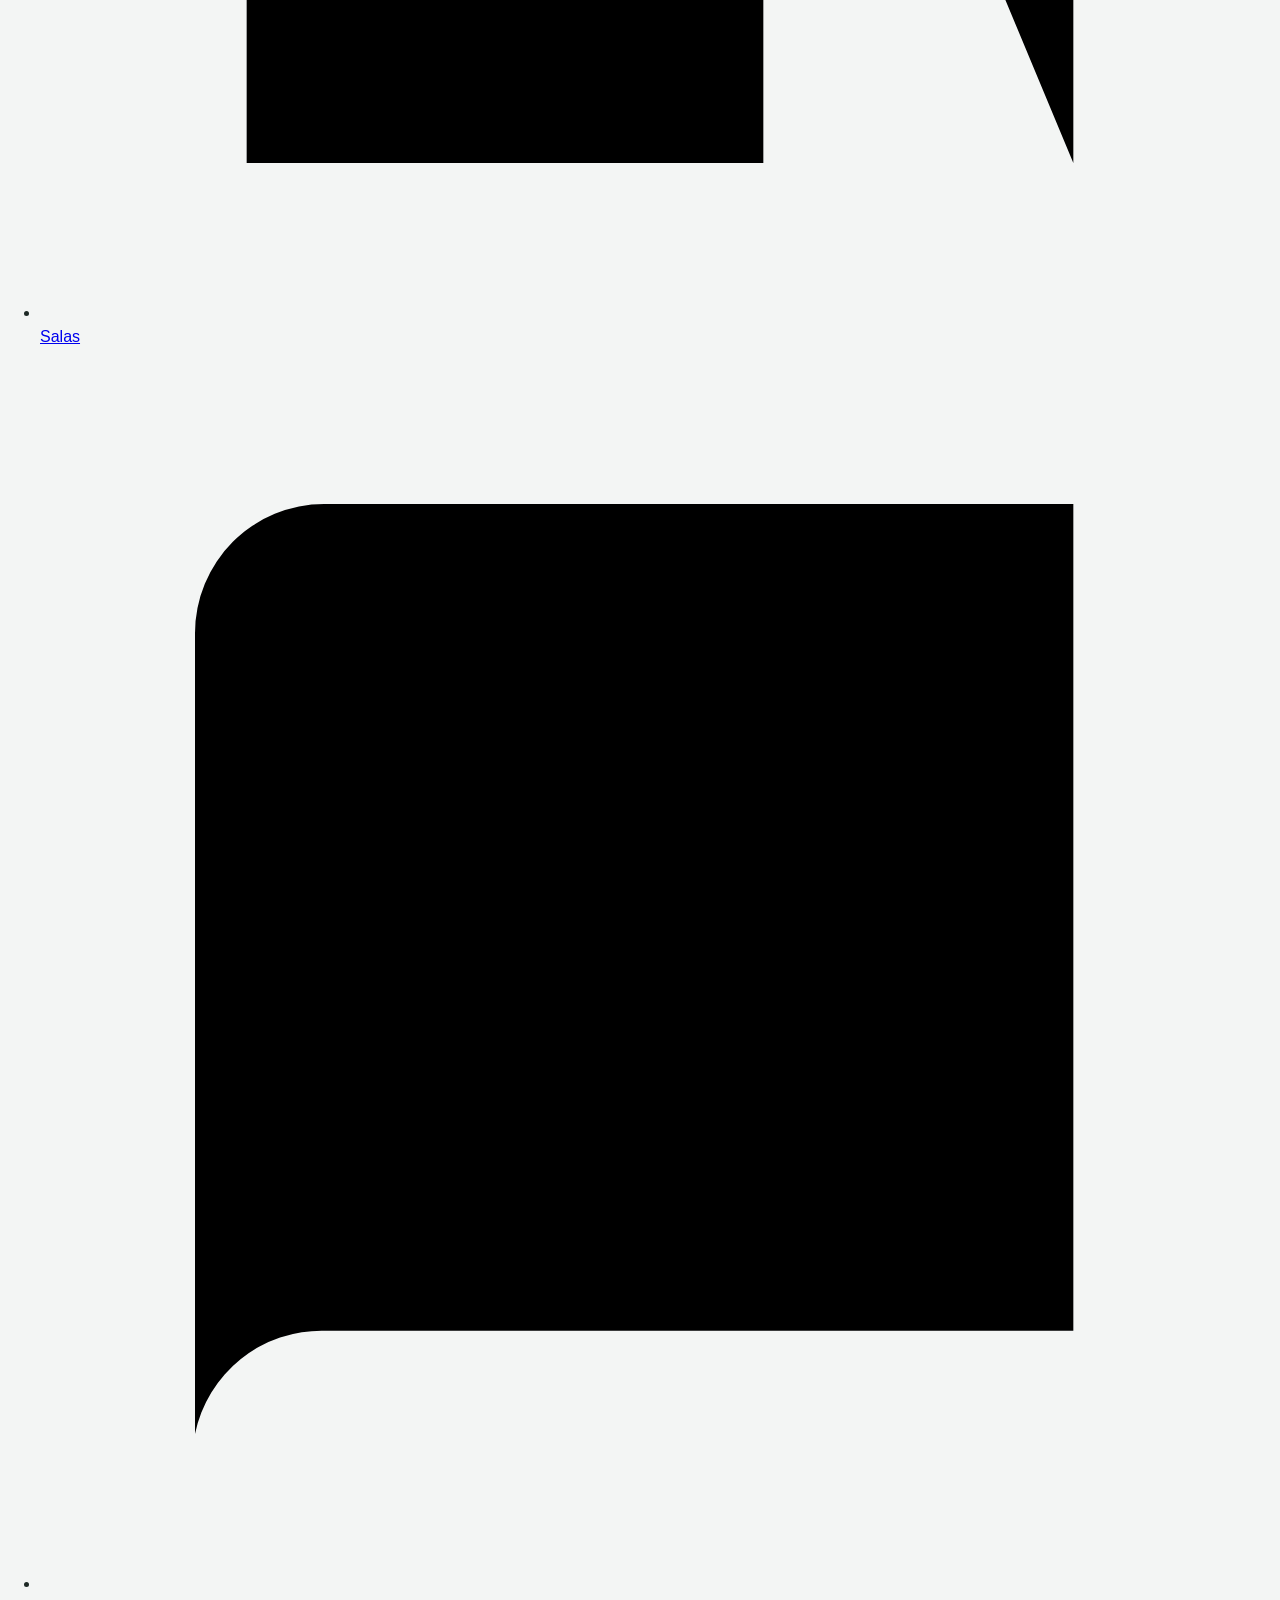
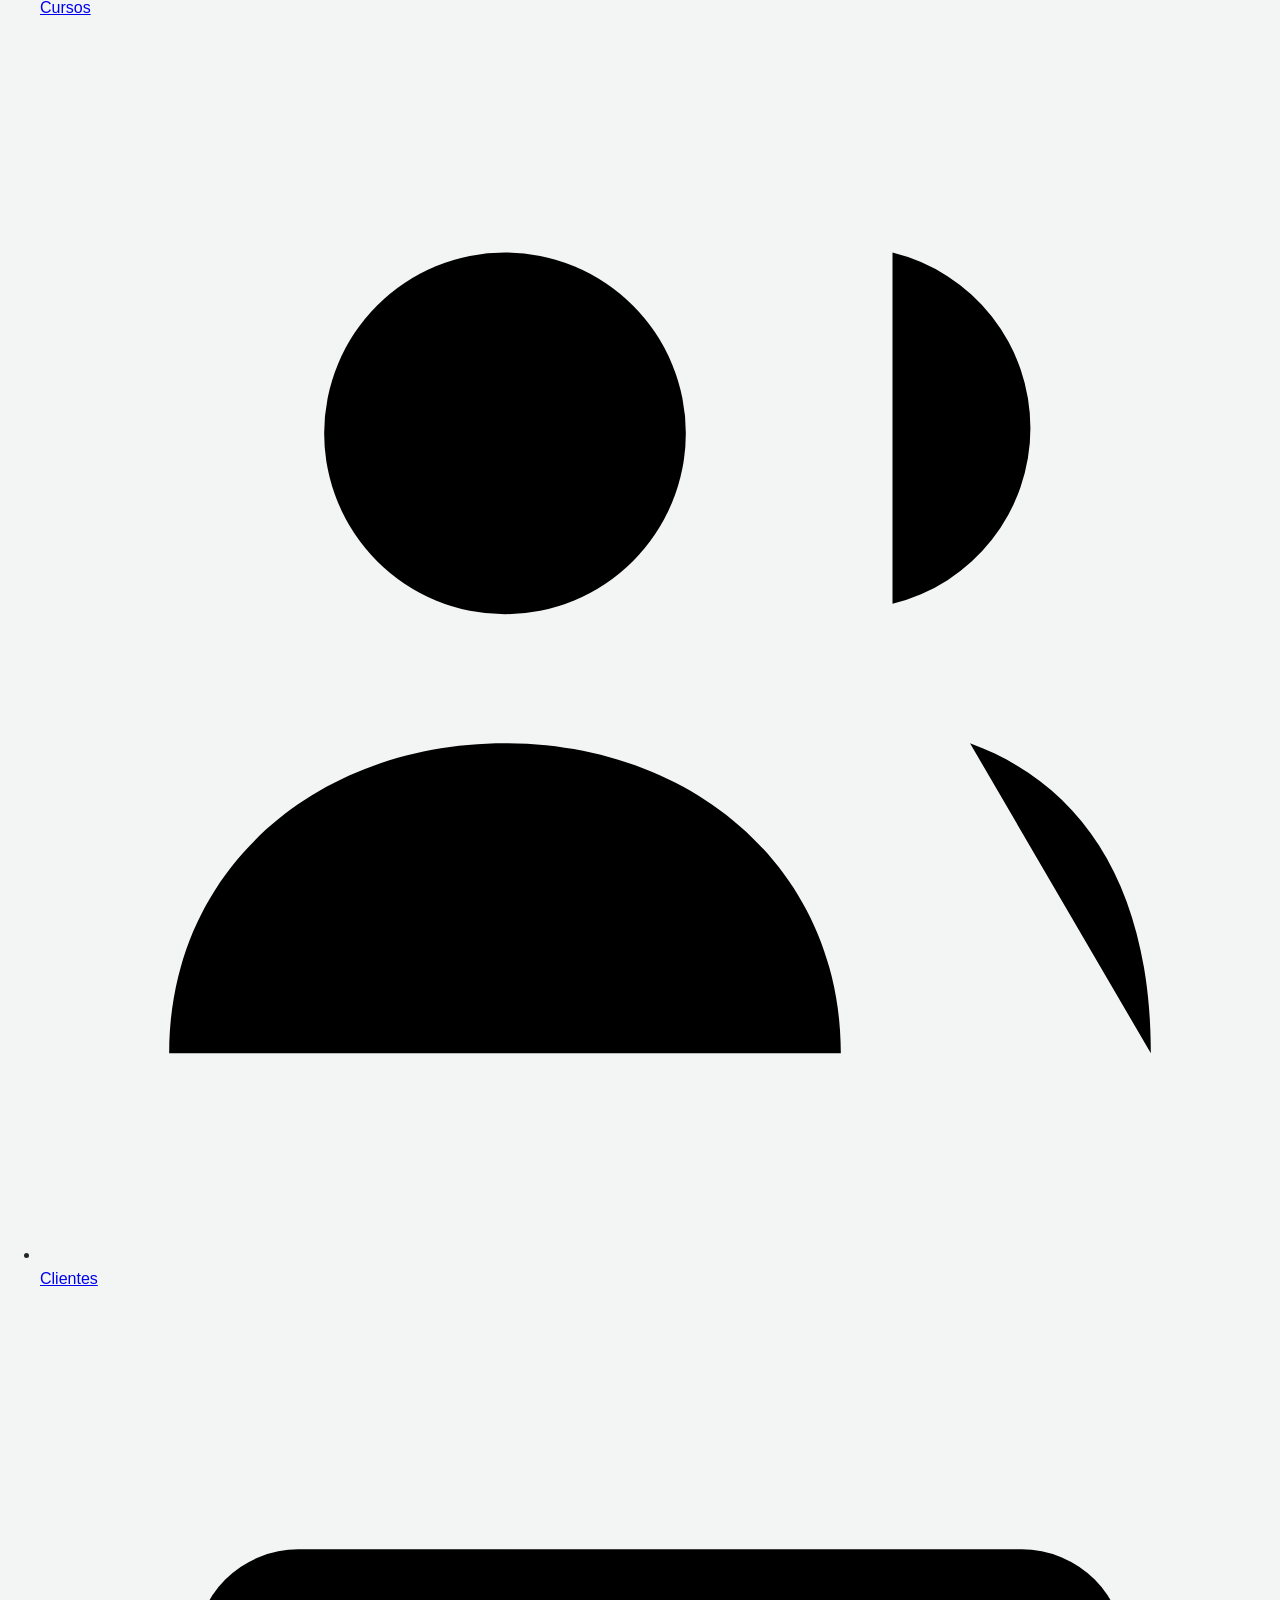
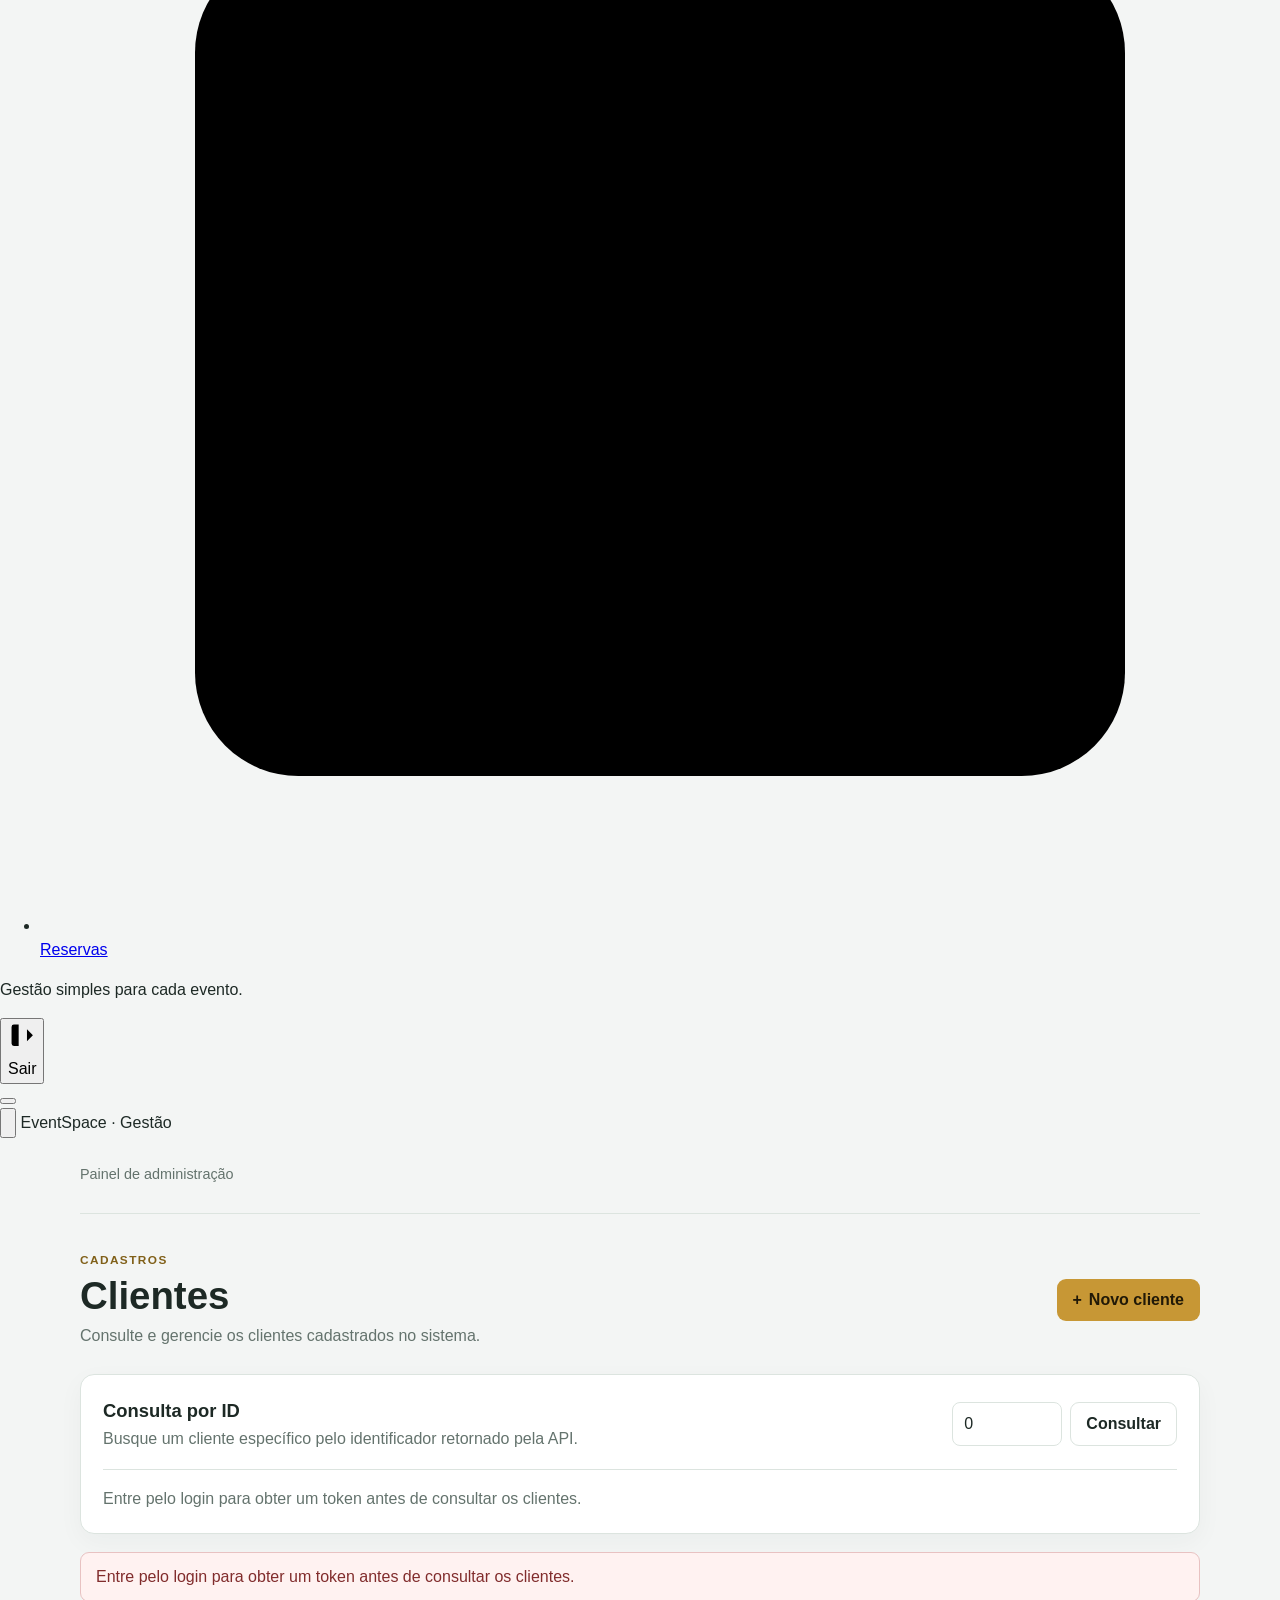
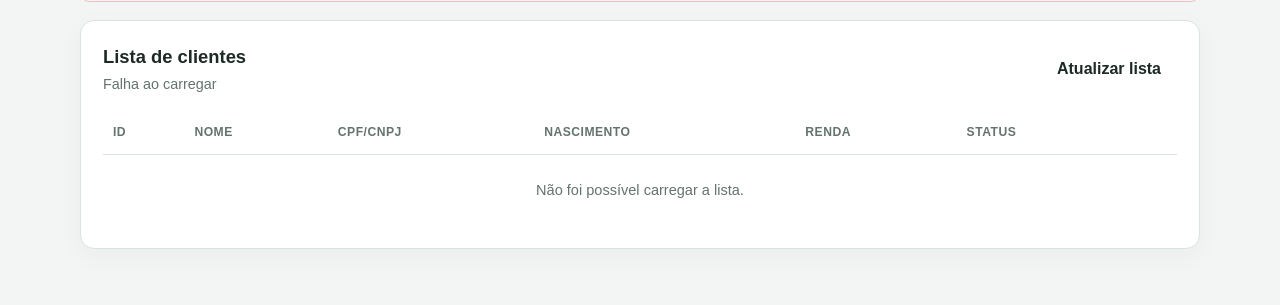
==== commit 07910351: "04/11/2026 organizar get,put delete, post, patch, get, get dos controller" ====
--- a/frontend_backend_demo/cliente.html
+++ b/frontend_backend_demo/cliente.html
@@ -29,6 +29,7 @@
           <li><a class="nav-link" href="usuario.html"><svg viewBox="0 0 24 24" aria-hidden="true"><circle cx="12" cy="8" r="4"/><path d="M4 21c0-4 3.6-7 8-7s8 3 8 7"/></svg><span>Usuários</span></a></li>
           <li><a class="nav-link" href="empresa.html"><svg viewBox="0 0 24 24" aria-hidden="true"><path d="M3 21h18M5 21V5l7-2v18m0-14h7v14M8 8h1m-1 4h1m-1 4h1m6-4h1m-1 4h1"/></svg><span>Empresas</span></a></li>
           <li><a class="nav-link" href="sala.html"><svg viewBox="0 0 24 24" aria-hidden="true"><path d="M4 21V5a1 1 0 0 1 1-1h9v17M15 9h4a1 1 0 0 1 1 1v11M2 21h20M8 9h3m-3 4h3m1 8v-4"/></svg><span>Salas</span></a></li>
+          <li><a class="nav-link" href="curso.html"><svg viewBox="0 0 24 24" aria-hidden="true"><path d="M3 5.5A2.5 2.5 0 0 1 5.5 3H20v16H5.5A2.5 2.5 0 0 0 3 21zM3 5.5v13M7 7h9m-9 4h9"/></svg><span>Cursos</span></a></li>
           <li><a class="nav-link is-active" href="cliente.html" aria-current="page"><svg viewBox="0 0 24 24" aria-hidden="true"><circle cx="9" cy="8" r="3.5"/><path d="M2.5 20c0-3.6 2.9-6 6.5-6s6.5 2.4 6.5 6m1-15.5a3.5 3.5 0 0 1 0 6.8M18 14c2.2.8 3.5 2.8 3.5 6"/></svg><span>Clientes</span></a></li>
           <li><a class="nav-link" href="reserva.html"><svg viewBox="0 0 24 24" aria-hidden="true"><rect x="3" y="5" width="18" height="16" rx="2"/><path d="M3 10h18M8 3v4m8-4v4m-7 8 2 2 4-4"/></svg><span>Reservas</span></a></li>
         </ul>
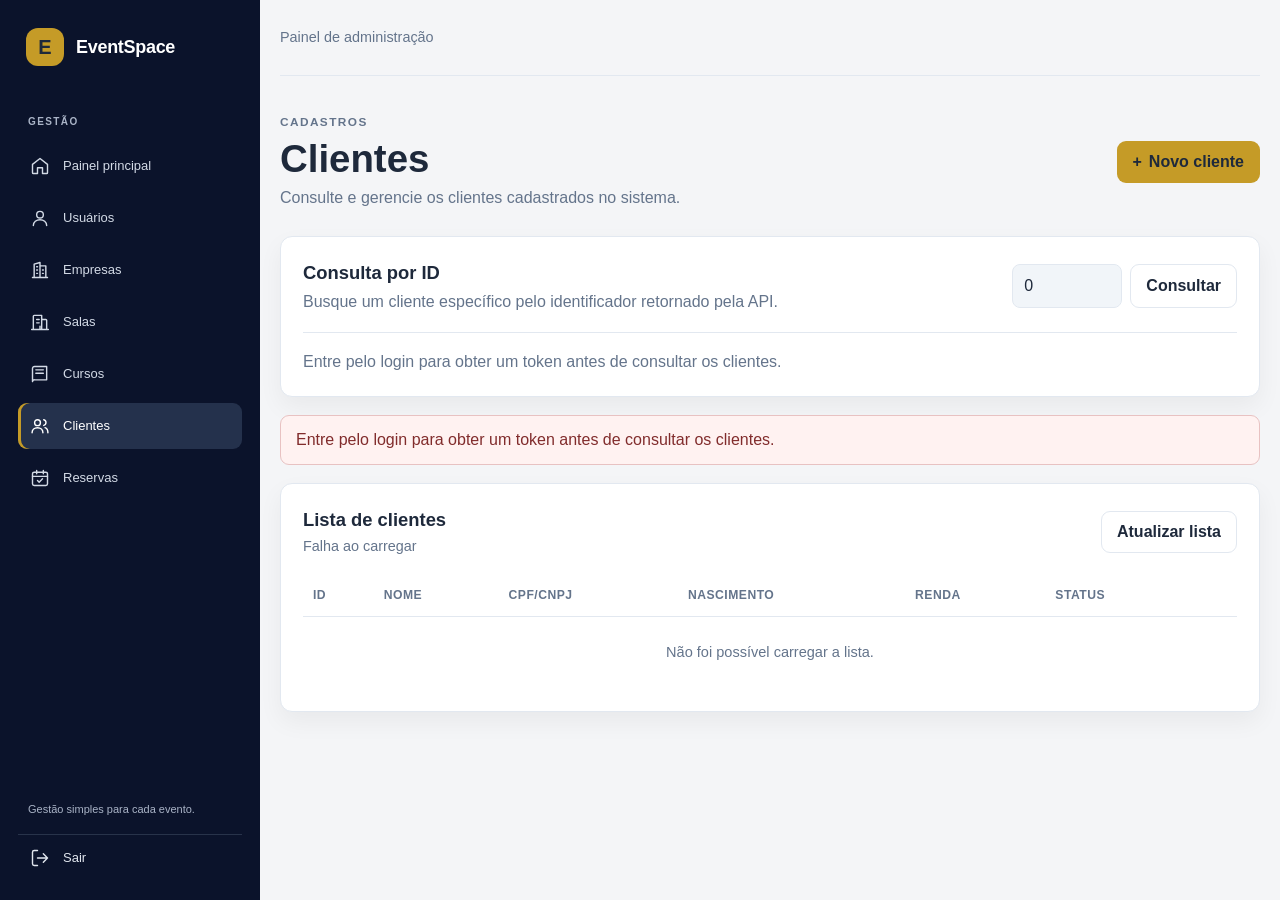
==== commit 25fb51bb: "Atualização GitHub post" ====
--- a/frontend_backend_demo/cliente.html
+++ b/frontend_backend_demo/cliente.html
@@ -65,7 +65,7 @@
       </button>
     </section>
 
-    <!-- Permite testar a rota GET /Cliente/{id}; a primeira consulta usa o ID 0. -->
+    <!-- Permite testar a rota GET /cliente/{id}; a primeira consulta usa o ID 0. -->
     <section class="lookup-panel" aria-labelledby="lookup-heading">
       <div class="section-heading">
         <div>
@@ -86,7 +86,7 @@
     <!-- A mensagem é atualizada pelo JavaScript sem recarregar a página. -->
     <div class="feedback" id="feedback" role="status" aria-live="polite" hidden></div>
 
-    <!-- A tabela usa GET /Cliente e concentra as ações de edição e status. -->
+    <!-- A tabela usa GET /cliente e concentra as ações de edição e status. -->
     <section class="clients-panel" aria-labelledby="list-heading">
       <div class="list-header">
         <div>
--- a/frontend_backend_demo/css/sidebar.css
+++ b/frontend_backend_demo/css/sidebar.css
@@ -0,0 +1,218 @@
+/* Medidas e cores compartilhadas pela navegação de todas as páginas internas. */
+:root {
+  --sidebar-width: 260px;
+  --sidebar-background: #17243a;
+  --sidebar-text: #c1ccda;
+  --sidebar-muted: #9aa8bd;
+  --sidebar-accent: #4278f5;
+}
+
+/* A navegação fica fora do fluxo para continuar visível durante a rolagem. */
+.sidebar {
+  position: fixed;
+  z-index: 20;
+  inset: 0 auto 0 0;
+  display: flex;
+  width: var(--sidebar-width);
+  flex-direction: column;
+  padding: 28px 18px 20px;
+  color: #fff;
+  background: var(--sidebar-background);
+}
+
+/* A marca leva de volta ao painel inicial. */
+.sidebar .brand {
+  display: flex;
+  align-items: center;
+  gap: 12px;
+  padding: 0 8px;
+  color: #fff;
+  text-decoration: none;
+}
+
+.brand__mark {
+  display: grid;
+  width: 38px;
+  height: 38px;
+  flex: 0 0 auto;
+  place-items: center;
+  border-radius: 12px;
+  color: #fff;
+  background: var(--sidebar-accent);
+  font-size: 20px;
+  font-weight: 750;
+}
+
+.brand__name {
+  font-size: 18px;
+  font-weight: 700;
+  letter-spacing: -0.3px;
+}
+
+.sidebar__caption {
+  margin: 48px 10px 14px;
+  color: var(--sidebar-muted);
+  font-size: 10px;
+  font-weight: 750;
+  letter-spacing: 1.4px;
+}
+
+/* Os links mantêm a navegação tradicional entre arquivos HTML. */
+.nav-list {
+  display: grid;
+  gap: 6px;
+  margin: 0;
+  padding: 0;
+  list-style: none;
+}
+
+.sidebar .nav-link {
+  display: flex;
+  width: 100%;
+  min-height: 46px;
+  align-items: center;
+  gap: 13px;
+  padding: 0 12px;
+  border: 0;
+  border-radius: 9px;
+  color: var(--sidebar-text);
+  background: transparent;
+  cursor: pointer;
+  font: inherit;
+  font-size: 13px;
+  text-align: left;
+  text-decoration: none;
+  transition: color 180ms ease, background 180ms ease;
+}
+
+.sidebar .nav-link:hover,
+.sidebar .nav-link:focus-visible {
+  color: #fff;
+  background: #243650;
+}
+
+.sidebar .nav-link.is-active {
+  color: #fff;
+  background: #2a4265;
+  box-shadow: inset 3px 0 #75a0ff;
+}
+
+.sidebar .nav-link svg {
+  width: 20px;
+  height: 20px;
+  flex: 0 0 auto;
+  fill: none;
+  stroke: currentColor;
+  stroke-linecap: round;
+  stroke-linejoin: round;
+  stroke-width: 1.7;
+}
+
+.sidebar__bottom {
+  display: grid;
+  gap: 13px;
+  margin-top: auto;
+}
+
+.sidebar__hint {
+  margin: 0 10px 4px;
+  color: var(--sidebar-muted);
+  font-size: 11px;
+}
+
+.sidebar .logout-button {
+  border-top: 1px solid #2a3850;
+  border-radius: 0;
+  color: #d6deea;
+}
+
+/* O conteúdo começa ao lado da sidebar fixa em telas largas. */
+.main-area {
+  min-height: 100vh;
+  margin-left: var(--sidebar-width);
+}
+
+.sidebar-backdrop {
+  display: none;
+}
+
+.menu-toggle {
+  display: none;
+}
+
+.mobile-topbar {
+  display: none;
+}
+
+.menu-toggle:focus-visible,
+.sidebar .nav-link:focus-visible {
+  outline: 3px solid #9bb9ff;
+  outline-offset: 3px;
+}
+
+/* Em telas estreitas, a navegação vira um drawer aberto pelo botão. */
+@media (max-width: 700px) {
+  .sidebar {
+    transform: translateX(-100%);
+    transition: transform 180ms ease;
+  }
+
+  .sidebar.is-open {
+    transform: translateX(0);
+  }
+
+  .main-area {
+    margin-left: 0;
+  }
+
+  .menu-toggle {
+    display: inline-flex;
+    width: 42px;
+    height: 42px;
+    align-items: center;
+    justify-content: center;
+    border: 1px solid #dfe5eb;
+    border-radius: 9px;
+    color: #26364d;
+    background: #fff;
+    cursor: pointer;
+  }
+
+  .mobile-topbar {
+    display: flex;
+    min-height: 64px;
+    align-items: center;
+    gap: 14px;
+    padding: 10px 20px;
+    border-bottom: 1px solid #e8ecf3;
+    color: #4a5668;
+    background: #fff;
+    font-size: 13px;
+    font-weight: 650;
+  }
+
+  .menu-toggle svg {
+    width: 20px;
+    height: 20px;
+    fill: none;
+    stroke: currentColor;
+    stroke-linecap: round;
+    stroke-width: 1.8;
+  }
+
+  .sidebar-backdrop.is-visible {
+    position: fixed;
+    z-index: 15;
+    inset: 0;
+    display: block;
+    border: 0;
+    background: rgb(15 23 42 / 45%);
+  }
+}
+
+@media (prefers-reduced-motion: reduce) {
+  .sidebar,
+  .sidebar .nav-link {
+    transition: none;
+  }
+}
--- a/frontend_backend_demo/css/theme.css
+++ b/frontend_backend_demo/css/theme.css
@@ -0,0 +1,239 @@
+/* Tokens globais: todas as páginas usam estas mesmas cores e medidas base. */
+:root {
+  color-scheme: light;
+  --es-accent: #c59b27;
+  --es-accent-strong: #a77f17;
+  --es-accent-soft: #fbf6e8;
+  --es-page: #f4f5f7;
+  --es-surface: #ffffff;
+  --es-ink: #1e293b;
+  --es-muted: #64748b;
+  --es-border: #e2e8f0;
+  --es-field: #f1f5f9;
+  --es-focus: #c59b27;
+  --es-shadow: 0 10px 25px rgba(0, 0, 0, 0.05);
+  --es-radius: 12px;
+  --sidebar-width: 260px;
+  --sidebar-background: #0b132b;
+  --sidebar-bg: #0b132b;
+  --sidebar-accent: var(--es-accent);
+  --accent: var(--es-accent);
+  --brand: var(--es-accent);
+  --color-primary: var(--es-accent);
+  --color-primary-dark: var(--es-accent-strong);
+  --color-green: var(--es-accent);
+  --color-green-dark: var(--es-accent-strong);
+  --color-green-soft: var(--es-accent-soft);
+  --color-page: var(--es-page);
+  --page-bg: var(--es-page);
+  --background: var(--es-page);
+  --bg: var(--es-page);
+  --surface: var(--es-surface);
+  --color-surface: var(--es-surface);
+  --ink: var(--es-ink);
+  --color-ink: var(--es-ink);
+  --muted: var(--es-muted);
+  --color-muted: var(--es-muted);
+  --line: var(--es-border);
+  --color-border: var(--es-border);
+  --focus: var(--es-focus);
+  --radius: var(--es-radius);
+  font-family: Inter, "Segoe UI", Arial, sans-serif;
+}
+
+/* O fundo e a tipografia ficam iguais até quando uma página tem CSS próprio. */
+body {
+  color: var(--es-ink);
+  background-color: var(--es-page);
+}
+
+/* Títulos usam azul-chumbo e textos auxiliares usam o cinza corporativo. */
+h1,
+h2,
+h3,
+.page-header h1,
+.hero h1,
+.welcome h1,
+.workspace-card h3 {
+  color: var(--es-ink);
+}
+
+.eyebrow,
+.header-label,
+.intro__description,
+.list-header p,
+.list-description,
+.form-note,
+.metric-card__label,
+.metric-card__meta,
+.section-heading p {
+  color: var(--es-muted);
+}
+
+/* Campos de texto compartilham fundo, borda e foco dourado acessível. */
+input:not([type="checkbox"]):not([type="radio"]):not([type="file"]),
+textarea,
+select,
+.search-form input,
+.form-field input {
+  border-color: var(--es-border);
+  color: var(--es-ink);
+  background-color: var(--es-field);
+}
+
+input:not([type="checkbox"]):not([type="radio"]):not([type="file"]):focus,
+textarea:focus,
+select:focus,
+.search-form input:focus,
+.form-field input:focus {
+  border-color: var(--es-focus);
+  outline-color: var(--es-focus);
+  box-shadow: 0 0 0 3px rgba(197, 155, 39, 0.16);
+}
+
+input::placeholder,
+textarea::placeholder {
+  color: #8491a3;
+}
+
+/* Ações principais e marcas usam dourado com texto escuro para bom contraste. */
+.button--primary,
+.submit-button,
+.hero__button,
+.primary-btn,
+.btn {
+  border-color: transparent;
+  color: #1e293b;
+  background: var(--es-accent);
+}
+
+.button--primary:hover,
+.submit-button:hover,
+.hero__button:hover,
+.primary-btn:hover,
+.btn:hover {
+  color: #1e293b;
+  background: var(--es-accent-strong);
+}
+
+.brand__icon,
+.brand__mark,
+.brand__symbol,
+.login__mark {
+  color: #1e293b;
+  background: var(--es-accent);
+}
+
+.brand__name,
+.brand {
+  color: var(--es-ink);
+}
+
+/* Superfícies elevadas mantêm bordas suaves e sombras discretas em cada módulo. */
+.login-card,
+.metric-card,
+.workspace-card,
+.module-card,
+.rooms-panel,
+.reservation-panel,
+.list-panel,
+.lookup-panel,
+.clients-panel,
+.form-card,
+.info-card,
+.panel {
+  border-color: var(--es-border);
+  border-radius: var(--es-radius);
+  background-color: var(--es-surface);
+  box-shadow: var(--es-shadow);
+}
+
+.welcome {
+  border-color: #e9dfbf;
+  background: linear-gradient(112deg, #fff 20%, #fbf6e8 100%);
+}
+
+.topbar {
+  border-color: var(--es-border);
+}
+
+/* A barra lateral mantém o azul-marinho da identidade e ganha realces dourados. */
+.sidebar {
+  color: #fff;
+  background: var(--sidebar-background);
+}
+
+.sidebar .brand,
+.sidebar .brand__name {
+  color: #fff;
+}
+
+.sidebar__caption,
+.sidebar__hint {
+  color: #aab4c7;
+}
+
+.sidebar .nav-link {
+  color: #d3dae6;
+}
+
+.sidebar .nav-link:hover,
+.sidebar .nav-link:focus-visible {
+  color: #fff;
+  background: #1c2943;
+}
+
+.sidebar .nav-link.is-active {
+  color: #fff;
+  background: #24314c;
+  box-shadow: inset 3px 0 var(--es-accent);
+}
+
+.sidebar .logout-button {
+  border-color: #28334a;
+  color: #e1e6ee;
+}
+
+.menu-toggle,
+.button--secondary,
+.button--text,
+.refresh-button,
+.row-action {
+  border-color: var(--es-border);
+  color: var(--es-ink);
+  background-color: var(--es-surface);
+}
+
+.menu-toggle:hover,
+.button--secondary:hover,
+.button--text:hover,
+.refresh-button:hover,
+.row-action:hover {
+  background-color: var(--es-field);
+}
+
+/* Indicadores e detalhes do painel usam o mesmo dourado sem colorir estados de erro. */
+.welcome .eyebrow,
+.section-heading .eyebrow,
+.topbar__eyebrow,
+.metric-card__icon--amber,
+.metric-card__icon--green,
+.metric-card__icon--blue {
+  color: var(--es-accent-strong);
+}
+
+.metric-card__icon--amber,
+.metric-card__icon--green,
+.metric-card__icon--blue {
+  background: var(--es-accent-soft);
+}
+
+/* A tabela também reutiliza a borda global e o texto secundário padronizado. */
+th,
+td {
+  border-color: var(--es-border);
+}
+
+th {
+  color: var(--es-muted);
+}
